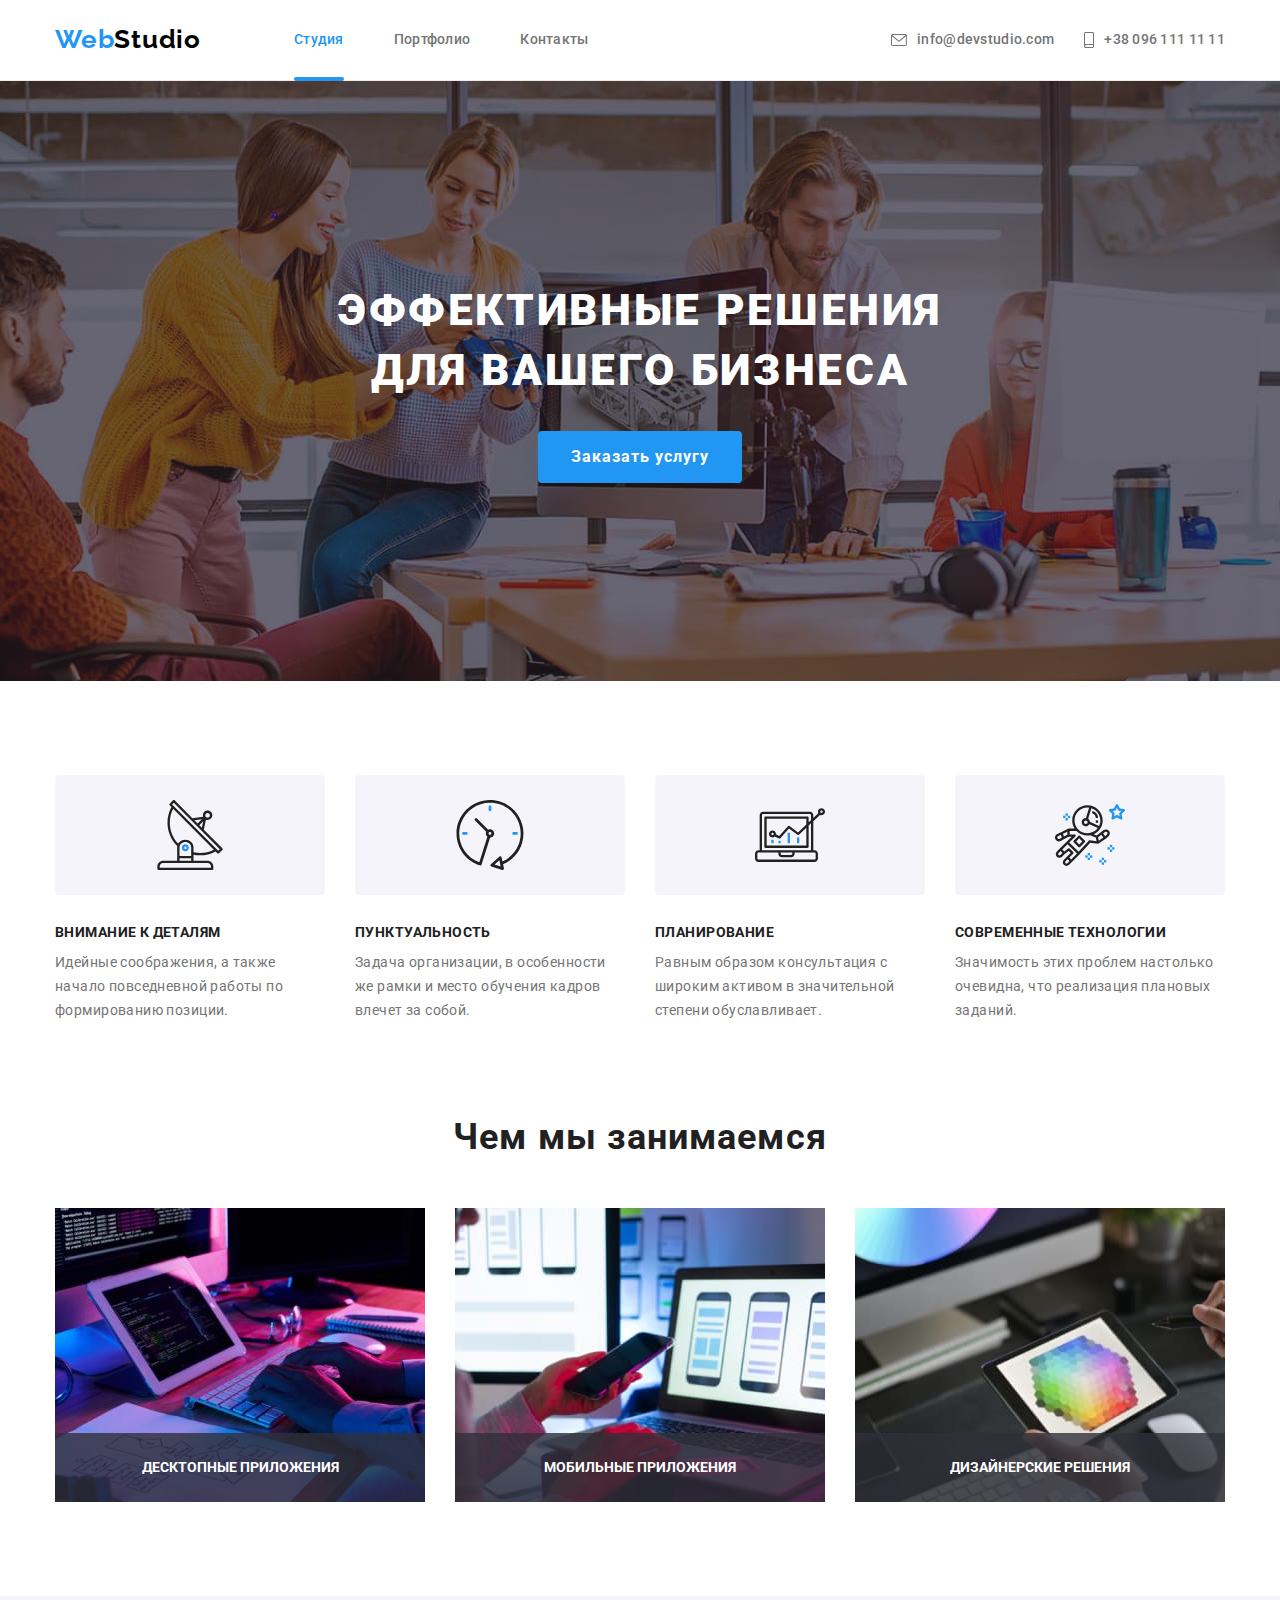
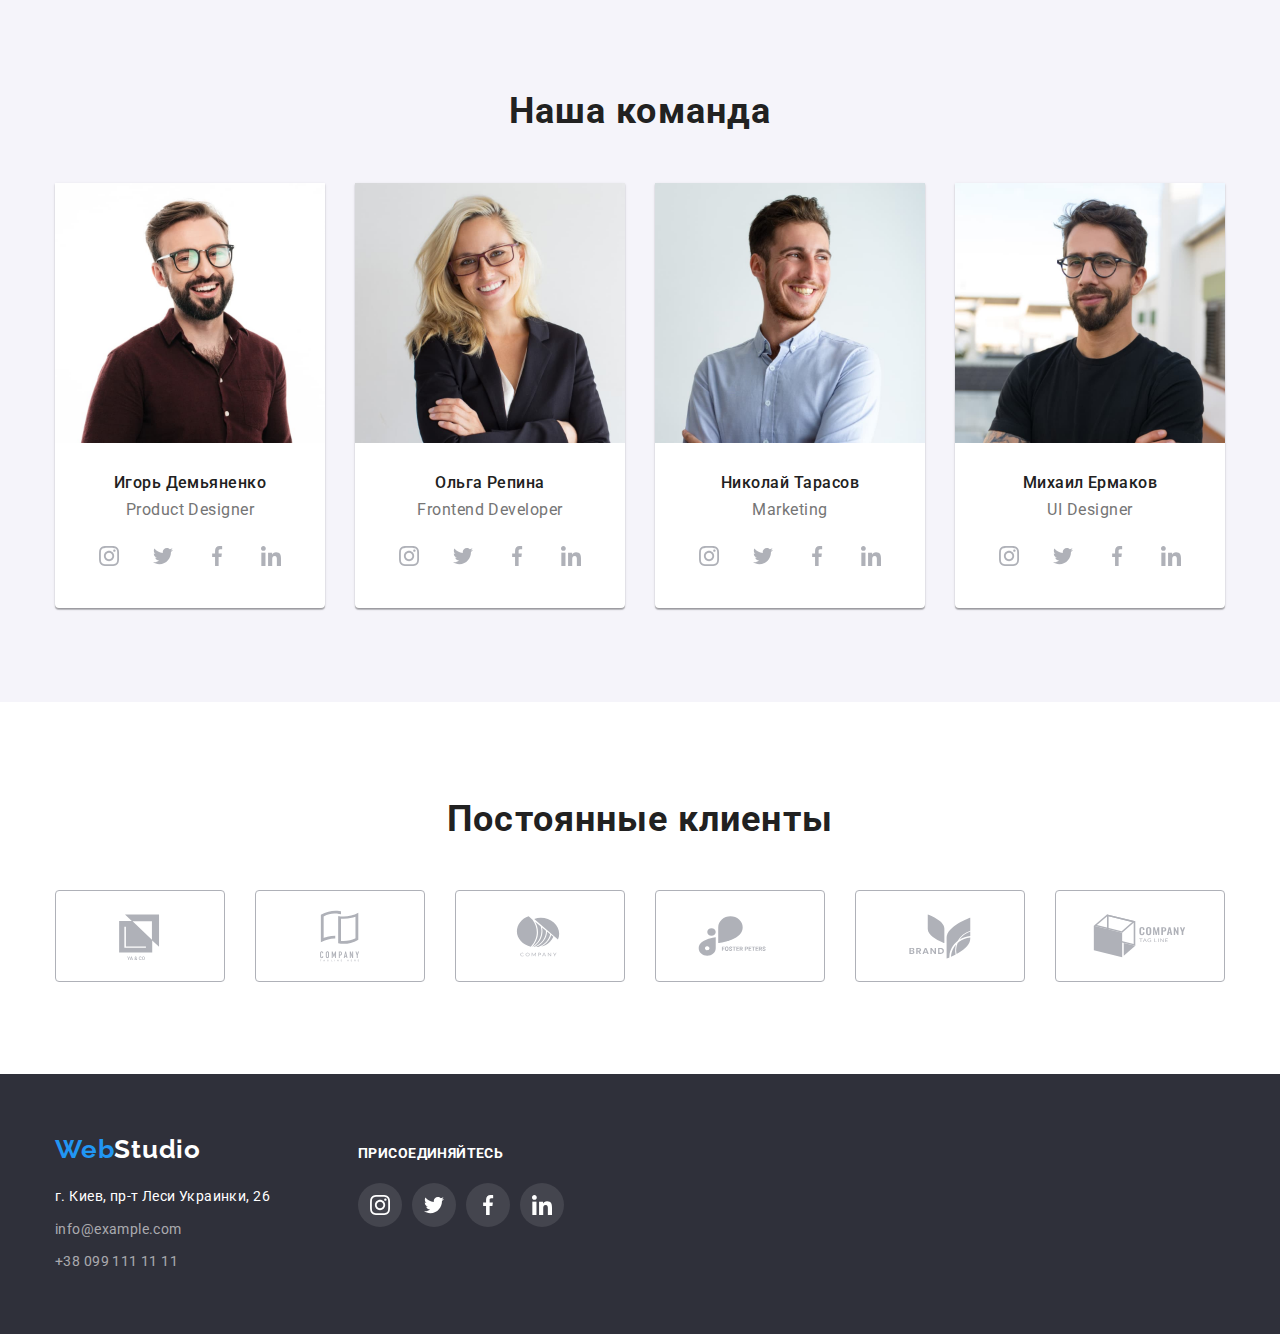
==== index.html @ 62751323 "Start" ====
<!DOCTYPE html>
<html lang="ru">

<head>
    <meta charset="UTF-8">
    <meta http-equiv="X-UA-Compatible" content="IE=edge">
    <meta name="viewport" content="width=device-width, initial-scale=1.0">
    <title>HW-5-ГЛАВНАЯ</title>
    <link rel="preconnect" href="https://fonts.googleapis.com">
    <link rel="preconnect" href="https://fonts.gstatic.com" crossorigin>
    <link
        href="https://fonts.googleapis.com/css2?family=Raleway:wght@700&family=Roboto:wght@400;500;700;900&display=swap"
        rel="stylesheet">
    <!-- Файл НОРМАЛИЗ -->
    <link rel="stylesheet"
        href="https://cdnjs.cloudflare.com/ajax/libs/modern-normalize/1.1.0/modern-normalize.min.css">
    <link rel="stylesheet" href="./css/styles.css">
</head>

<body>
    <!-- ==== ШАПКА САЙТА HEADER ===   -->


    <header class="header">
        <div class="container prime-nav">

            <!-- ... ГЛАВНАЯ НАВИГАЦИЯ C ПЕРВЫМ СПИСКОМ ... -->

            <nav class="general-nav">
                <!-- ЛОГОТИП СТУДИИ -->
                <a href="./index.html" class="logo-top link"><span class="accent">Web</span><span
                        class="studio">Studio</span></a>
                <!-- ПЕРВЫЙ СПИСОК -->
                <ul class="list site-nav">
                    <li class="item"><a href="./index.html" class="link current">Cтудия</a></li>
                    <li class="item"><a href="./portfolio.html" class="link portfolio">Портфолио</a></li>
                    <li class="item"><a href="#" class="link contact">Контакты</a></li>
                </ul>
            </nav>
            <!-- ... КОНТАКТЫ ВТОРОЙ СПИСОК В ШАПКЕ ... -->

            <ul class="list contakt-header">
                <li class="item">
                    <a href="mailto:info@devstudio.com" class="link link-mail" rel=""><svg class="icon-contact"
                            width="16" height="12">
                            <use href="./images/symbol.svg#mail"></use>
                        </svg>info@devstudio.com</a>
                </li>
                <li class="item">
                    <a href="tel:+380961111111" class="link link-tel"><svg class="icon-contact" width="10" height="16">
                            <use href="./images/symbol.svg#smart"></use>
                        </svg>+38 096 111 11 11</a>
                </li>
            </ul>
        </div>
    </header>

    <!-- ==== MAIN СТРАНИЦЫ ==== -->

    <main>
        <!-- HERO -->

        <section class="section hero-img">
            <div class="container hero">
                <h1 class="hero-title">Эффективные решения<br> для вашего бизнеса</h1>
                <button type="button" class="hero-btn btn" data-modal-open>Заказать услугу</button>
            </div>
        </section>

        <!-- ==== СЕКЦИЯ ОСОБЕННОСТИ ==== -->

        <section class="section nuances">
            <div class="container flex-nuances">
                <h2 class="hidden section-title">Особенности</h2>
                <ul class="list nuances-list">
                    <li class="item">
                        <div class="box-nuanse">
                            <svg width="70" height="70" class="icon-nuanse">
                                <use href="./images/symbol.svg#antenna"></use>
                            </svg>
                        </div>
                        <h3 class="title nuances-title">Внимание к деталям</h3>
                        <p class="txt">
                            Идейные соображения, а также начало повседневной работы по формированию позиции.
                        </p>
                    </li>
                    <li class="item">
                        <div class="box-nuanse">
                            <svg width="70" height="70" class="icon-nuanse">
                                <use href="./images/symbol.svg#clock"></use>
                            </svg>
                        </div>
                        <h3 class="title nuances-title">Пунктуальность</h3>
                        <p class="txt">
                            Задача организации, в особенности же рамки и место обучения кадров влечет за собой.
                        </p>
                    </li>
                    <li class="item">
                        <div class="box-nuanse">
                            <svg width="70" height="70" class="icon-nuanse">
                                <use href="./images/symbol.svg#diagram"></use>
                            </svg>
                        </div>
                        <h3 class="title nuances-title">Планирование</h3>
                        <p class="txt">
                            Равным образом консультация с широким активом в значительной степени обуславливает.
                        </p>
                    </li>
                    <li class="item">
                        <div class="box-nuanse">
                            <svg width="70" height="70" class="icon-nuanse">
                                <use href="./images/symbol.svg#astronaut"></use>
                            </svg>
                        </div>
                        <h3 class="title nuances-title">Современные технологии</h3>
                        <p class="txt">
                            Значимость этих проблем настолько очевидна, что реализация плановых заданий.
                        </p>
                    </li>
                </ul>
            </div>
        </section>

        <!-- ==== СЕКЦИЯ ЧЕМ МЫ ЗАНИМАЕМСЯ ==== -->

        <section class="section job">
            <div class="container">
                <h2 class="title section-title">Чем мы занимаемся</h2>
                <ul class="list job-list">
                    <li class="item">
                        <img src="./images/box1.jpg" width="370" alt="руки с клавиатурой">
                        <p class="job-title">Десктопные приложения</p>
                    </li>
                    <li class="item">
                        <img src="./images/box2.jpg" width="370" alt=" рука с мобильным">
                        <p class="job-title">Мобильные приложения</p>
                    </li>
                    <li class="item">
                        <img src="./images/box3.jpg" width="370" alt=" рука с планшетом">
                        <p class="job-title">Дизайнерские решения</p>
                    </li>
                </ul>
            </div>
        </section>

        <!-- ====  СЕКЦИЯ КОМАНДА  ==== -->

        <section class="section team">
            <div class="container">
                <h2 class="title section-title">Наша команда</h2>
                <ul class="list team-list">
                    <li class="item">
                        <img src="./images/t-card1.jpg" width="270" alt="фото Игорь Демьяненко">
                        <div class="team-card">
                            <h3 class="title team-title">Игорь Демьяненко</h3>
                            <p lang="en" class="txt">Product Designer</p>
                            <ul class="list social-list">
                                <li class="item item-social">
                                    <a href="" class="link link-soc">
                                        <svg class="icon-soc" width="20" height="20">
                                            <use href="./images/symbol.svg#insta"></use>
                                        </svg>
                                    </a>
                                </li>
                                <li class="item item-social">
                                    <a href="" class="link link-soc">
                                        <svg class="icon-soc" width="20" height="20">
                                            <use href="./images/symbol.svg#twitt"></use>
                                        </svg>
                                    </a>
                                </li>
                                <li class="item item-social">
                                    <a href="" class="link link-soc">
                                        <svg class="icon-soc" width="20" height="20">
                                            <use href="./images/symbol.svg#fb"></use>
                                        </svg>
                                    </a>
                                </li>
                                <li class="item item-social">
                                    <a href="" class="link link-soc">
                                        <svg class="icon-soc" width="20" height="20">
                                            <use href="./images/symbol.svg#linkedin"></use>
                                        </svg>
                                    </a>
                                </li>
                            </ul>
                        </div>
                    </li>
                    <li class="item">
                        <img src="./images/t-card2.jpg" width="270" alt="фото Ольга Репина">
                        <div class="team-card">
                            <h3 class="title team-title">Ольга Репина</h3>
                            <p lang="en" class="txt">Frontend Developer</p>
                            <ul class="list social-list">
                                <li class="item item-social">
                                    <a href="" class="link link-soc">
                                        <svg class="icon-soc" width="20" height="20">
                                            <use href="./images/symbol.svg#insta"></use>
                                        </svg>
                                    </a>
                                </li>
                                <li class="item item-social">
                                    <a href="" class="link link-soc">
                                        <svg class="icon-soc" width="20" height="20">
                                            <use href="./images/symbol.svg#twitt"></use>
                                        </svg>
                                    </a>
                                </li>
                                <li class="item item-social">
                                    <a href="" class="link link-soc">
                                        <svg class="icon-soc" width="20" height="20">
                                            <use href="./images/symbol.svg#fb"></use>
                                        </svg>
                                    </a>
                                </li>
                                <li class="item item-social">
                                    <a href="" class="link link-soc">
                                        <svg class="icon-soc" width="20" height="20">
                                            <use href="./images/symbol.svg#linkedin"></use>
                                        </svg>
                                    </a>
                                </li>
                            </ul>

                        </div>
                    </li>
                    <li class="item">
                        <img src="./images/t-card3.jpg" width="270" alt="фото Николай Тарасов">
                        <div class="team-card">
                            <h3 class="title team-title">Николай Тарасов</h3>
                            <p lang="en" class="txt">Marketing</p>
                            <ul class="list social-list">
                                <li class="item item-social">
                                    <a href="" class="link link-soc">
                                        <svg class="icon-soc" width="20" height="20">
                                            <use href="./images/symbol.svg#insta"></use>
                                        </svg>
                                    </a>
                                </li>
                                <li class="item item-social">
                                    <a href="" class="link link-soc">
                                        <svg class="icon-soc" width="20" height="20">
                                            <use href="./images/symbol.svg#twitt"></use>
                                        </svg>
                                    </a>
                                </li>
                                <li class="item item-social">
                                    <a href="" class="link link-soc">
                                        <svg class="icon-soc" width="20" height="20">
                                            <use href="./images/symbol.svg#fb"></use>
                                        </svg>
                                    </a>
                                </li>
                                <li class="item item-social">
                                    <a href="" class="link link-soc">
                                        <svg class="icon-soc" width="20" height="20">
                                            <use href="./images/symbol.svg#linkedin"></use>
                                        </svg>
                                    </a>
                                </li>
                            </ul>

                        </div>
                    </li>
                    <li class="item">
                        <img src="./images/t-card4.jpg" width="270" alt="фото Михаил Ермаков">
                        <div class="team-card">
                            <h3 class="title team-title">Михаил Ермаков</h3>
                            <p lang="en" class="txt">UI Designer</p>
                            <ul class="list social-list">
                                <li class="item item-social">
                                    <a href="" class="link link-soc">
                                        <svg class="icon-soc" width="20" height="20">
                                            <use href="./images/symbol.svg#insta"></use>
                                        </svg>
                                    </a>
                                </li>
                                <li class="item item-social">
                                    <a href="" class="link link-soc">
                                        <svg class="icon-soc" width="20" height="20">
                                            <use href="./images/symbol.svg#twitt"></use>
                                        </svg>
                                    </a>
                                </li>
                                <li class="item item-social">
                                    <a href="" class="link link-soc">
                                        <svg class="icon-soc" width="20" height="20">
                                            <use href="./images/symbol.svg#fb"></use>
                                        </svg>
                                    </a>
                                </li>
                                <li class="item item-social">
                                    <a href="" class="link link-soc">
                                        <svg class="icon-soc" width="20" height="20">
                                            <use href="./images/symbol.svg#linkedin"></use>
                                        </svg>
                                    </a>
                                </li>
                            </ul>

                        </div>
                    </li>
                </ul>
            </div>
        </section>

        <!-- ===== СЕКЦИЯ КЛИЕНТЫ ==== -->

        <section class="section section-client">
            <div class="container">
                <h2 class="title section-title">Постоянные клиенты</h2>
                <ul class="list client-list">
                    <li class="item klient-item"><a href="#" class="link link-client">
                            <svg class="icon-client" width="106" height="60">
                                <use href=" ./images/symbol.svg#client1"></use>
                            </svg>
                        </a></li>
                    <li class="item client-item"><a href="#" class="link link-client">
                            <svg class="icon-client" width="106" height="60">
                                <use href=" ./images/symbol.svg#client2"></use>
                            </svg>
                        </a></li>
                    <li class="item client-item"><a href="#" class="link link-client">
                            <svg class="icon-client" width="106" height="60">
                                <use href=" ./images/symbol.svg#client3"></use>
                            </svg>
                        </a></li>
                    <li class="item client-item"><a href="#" class="link link-client">
                            <svg class="icon-client" width="106" height="60">
                                <use href=" ./images/symbol.svg#client4"></use>
                            </svg>
                        </a></li>
                    <li class="item client-item"><a href="#" class="link link-client">
                            <svg class="icon-client" width="106" height="60">
                                <use href=" ./images/symbol.svg#client5"></use>
                            </svg>

                        </a></li>
                    <li class="item client-item"><a href="#" class="link link-client">
                            <svg class="icon-client" width="106" height="60">
                                <use href=" ./images/symbol.svg#client6"></use>
                            </svg>
                        </a></li>
                </ul>
            </div>

        </section>


    </main>

    <!-- ==== FOOTER ==== -->

    <footer class="section footer">
        <div class="container footer-container">
            <div class="address-logo"><a href="./index.html" class="logo-bоttom link"><span
                        class="accent">Web</span><span class="logo-footer">Studio</span></a>
                <address class="address">
                    <ul class="list contact-footer">
                        <li class="item">
                            <p class="text">г. Киев, пр-т Леси Украинки, 26</p>
                        <li class="item"><a href="mailto:info@example.com" class="link">info@example.com</a></li>
                        <li class="item"><a href="tel:+380991111111" class="link">+38 099 111 11 11</a></li>
                    </ul>
                </address>
            </div>
            <div class="join">
                <h2 class="title-footer">Присоединяйтесь</h2>
                <ul class="list soc-list-footer">
                    <li class="item item-social">
                        <a href="" class="link link-soc">
                            <svg class="icon-soc" width="20" height="20">
                                <use href="./images/symbol.svg#insta"></use>
                            </svg>
                        </a>
                    </li>
                    <li class="item item-social">
                        <a href="" class="link link-soc">
                            <svg class="icon-soc" width="20" height="20">
                                <use href="./images/symbol.svg#twitt"></use>
                            </svg>
                        </a>
                    </li>
                    <li class="item item-social">
                        <a href="" class="link link-soc">
                            <svg class="icon-soc" width="20" height="20">
                                <use href="./images/symbol.svg#fb"></use>
                            </svg>
                        </a>
                    </li>
                    <li class="item item-social">
                        <a href="" class="link link-soc">
                            <svg class="icon-soc" width="20" height="20">
                                <use href="./images/symbol.svg#linkedin"></use>
                            </svg>
                        </a>
                    </li>
                </ul>

            </div>

        </div>

    </footer>

    <!-- === МОДАЛЬНОЕ ОКНО === -->

    <div class="backdrop is-hidden" data-modal>
        <div class="modal">
            <button class="modal-close" data-modal-close><svg class="modal-close-icon" width="11" height="11">
                    <use href="./images/symbol.svg#close"></use>
                </svg></button>
        </div>
    </div>
    <!-- === ПОДКЛЮЧЕНИЕ СКРИПТА === -->

    <script src="./js/modal.js"></script>
</body>

</html>
---- css/styles.css ----
:root {
  --logo-studio-color: #000000;
  --bg-prime-color: #ffffff;
  --bg-second-color: #f5f4fa;
  --text-prime-color: #757575;
  --text-second-color: #212121;
  --text-accent-color: #2196f3;
  --botton-prime-color: #f5f4fa;
  --border-color: #eeeeee;
  --link-footer-color: rgba(255, 255, 255, 0.6);
  --hero-footer-color: #2f303a;
  --border-card-color: #eeeeee;
  --header-border-color: #ececec;
  --icon-soc-color: #afb1b8;
  --soc-footer-color: rgba(255, 255, 255, 0.1);
  --function: cubic-bezier(0.4, 0, 0.2, 1);
}
body {
  font-family: 'Roboto', sans-serif;
  font-style: normal;
  font-weight: 400;
  font-size: 14px;
  background-color: var(--body-prime-color);
  color: var(--text-prime-color);
}
/* ЗАГОЛОВКИ СБРОС отступов */
p,
h1,
h2,
h3,
h4,
h5,
h6,
ul {
  margin-top: 0;
  margin-bottom: 0;
}
/* РИСУНКИ В INLINE-BLOCK */
img {
  display: block;
  padding: 0;
  margin: 0;
}
/* === УДАЛЕНЫ МАРКЕРЫ ДЛЯ ВСЕХ СПИСКОВ === */
.list {
  margin: 0;
  padding: 0;
  list-style: none;
}
/* === УДАЛЕНЫ ПОДЧЕРКИВАНИЕ ССЫЛОК ===  */
.link {
  text-decoration: none;
}
/* --= ПАРАМЕТРЫ КОНТЕЙНЕРА =-- */
.container {
  width: 1200px;
  margin: 0 auto;
  padding-left: 15px;
  padding-right: 15px;
}

/* === Шрифт для заголовков(h2) СЕКЦИЙ === */
.title {
  color: var(--text-second-color);
}

/* ===  ШРИФТ h2(ешеду) ДЛЯ ВСЕХ СЕКЦИЙ(кроме footer)  === */
.section-title {
  margin-bottom: 50px;

  font-weight: 700;
  font-size: 36px;
  line-height: 1.17;
  text-align: center;
  letter-spacing: 0.03em;
}

/* ========== HEADER======= */

/* БЛОК НАВИГАЦИЯ И КОНТАКТЫ */
.prime-nav {
  display: flex;
  align-items: center;
  /* justify-content: space-between; */
}

/* ----  СТИЛЬ ЛОГОТИПА HEADER И FOOTER   --- */
.logo-top {
  display: block;
  padding-top: 24px;
  padding-bottom: 25px;
}
.logo-top,
.logo-bоttom {
  font-family: Raleway;
  font-style: normal;
  font-weight: 700;
  font-size: 26px;
  line-height: 31px;
  letter-spacing: 0.03em;
  /* text-decoration: none; */

  /* --- ЦВЕТ ЛОГОТИПА HEADER  --- */
  color: var(--logo-studio-color);
}
/* -- ЦВЕТОВОЙ АКЦЕНТ ЛОГОТИПА HEADER И FOOTER -- */
.accent {
  color: var(--text-accent-color);
}

/* ====ГЛАВНАЯ НАВИГАЦИЯ ==== */
.general-nav {
  display: flex;
  align-items: center;
}
.site-nav {
  display: flex;
  margin-left: 93px;
}
.site-nav .item + .item {
  margin-left: 50px;
}
.site-nav .link {
  display: block;
  position: relative;
  padding-top: 32px;
  padding-bottom: 32px;

  font-size: 14px;
  font-weight: 500;
  line-height: 1.14;
  letter-spacing: 0.02em;
  color: var(--text-prime-color);

  /* text-decoration: none; */
  transition: color 250ms var(--function);
}

.site-nav .link.current:after {
  content: '';
  display: block;
  position: absolute;
  left: 0;
  bottom: -1px;
  width: 100%;
  height: 4px;
  border-radius: 2px;
  background-color: var(--text-accent-color);
}

/* ---= ПОДСВЕТКА ТЕКУЩЕЙ СТРАНИЦЫ =---  */
.site-nav .link.current {
  color: var(--text-accent-color);
}

/* ----------------------------------- */

/* .site-nav .link:hover,
.site-nav .link:focus {
  color: var(--text-accent-color);
} */

/* --- КОНТАКТЫ HEADER   --- */
.contakt-header {
  display: flex;
  margin-left: auto;
}
.contakt-header .item + .item {
  margin-left: 30px;
}

.contakt-header .item {
  display: inline-flex;
  align-items: center;
}

.contakt-header .link {
  display: flex;
  align-items: center;
  padding-top: 32px;
  padding-bottom: 32px;

  font-size: 14px;
  font-weight: 500;
  line-height: 1.14;
  letter-spacing: 0.02em;

  color: var(--text-prime-color);
  fill: currentColor;

  transition: color 250ms var(--function);
}

.icon-contact {
  /* fill: red; */
  margin-right: 10px;
}

.site-nav .link:hover,
.site-nav .link:focus,
.contakt-header .link:hover,
.contakt-header .link:focus {
  color: var(--text-accent-color);
  fill: currentColor;
}

/* === нижняя линия в HEADER ===  */
.header {
  border-bottom: 1px solid var(--header-border-color);
}

/* ===========  HEADER FIN  ====== */

/* ===  MAIN  === */

/* ---  СТИЛЬ ДЛЯ HERO  --- */

.hero-img {
  max-width: 1600px;
  height: 600px;
  margin-left: auto;
  margin-right: auto;

  text-align: center;
  background-image: linear-gradient(rgba(56, 47, 58, 0.4), rgba(56, 47, 58, 0.4)),
    url(../images/hero-Img-opt.jpg);
  /* background-color: var(--bg-hero-color); */
  background-repeat: no-repeat;
  background-size: cover;
  background-position: center;
}

.hero {
  padding-top: 200px;
  padding-bottom: 200px;
}

.hero-title {
  margin-bottom: 30px;
  /* ШРИФТЫ */
  font-weight: 900;
  font-size: 44px;
  line-height: 1.36;
  letter-spacing: 0.06em;

  text-transform: uppercase;
  color: var(--bg-prime-color);
}

/* ==== КНОПКА HERO Заказать === */
.hero-btn.btn {
  display: inline-block;
  padding: 10px 32px;
  align-items: center;
  text-align: center;

  font-family: inherit; /* НАСЛ-от BODY-  */
  font-weight: 700;
  font-size: 16px;
  line-height: 1.87;
  letter-spacing: 0.06em;

  border: 1px solid transparent;
  border-radius: 4px;
  color: var(--bg-prime-color);
  background-color: var(--text-accent-color);
  cursor: pointer;
  transition: background-color 250ms var(--function);
}
.hero-btn.btn:hover,
.hero-btn.btn:focus,
.hero-btn.btn:active {
  background-color: #188ce8;
  box-shadow: 0px 4px 4px rgba(0, 0, 0, 0.15);
}
/* ---  HERO-FIN  --- */

/* ========  СЕКЦИЯ ОСОБЕННОСТИ  ======= */

.nuances {
  padding-top: 94px;
}
.hidden {
  display: none;
}
.nuances-list {
  display: flex;
  flex-direction: row;
}

.nuances-list .item:not(:last-child) {
  margin-right: 30px;
}
.nuances-list .item {
  width: 270px;
}

.nuances-title {
  /* padding-bottom: 10px; */
  font-weight: 700;
  font-size: 14px;
  line-height: 1.14;
  letter-spacing: 0.03em;
  text-transform: uppercase;

  margin-bottom: 10px;
}
.nuances-list .txt {
  line-height: 1.7;
  letter-spacing: 0.03em;
}
/* === SVG ОСОБЕННОСТЕЙ ===- */
.box-nuanse {
  display: flex;
  justify-content: center;
  align-items: center;
  width: 270px;
  height: 120px;
  margin-bottom: 30px;
  border-radius: 4px;
  background-color: var(--bg-second-color);
}

/* ======== СЕКЦИЯ ЧЕМ МЫ ЗАНИМАЕМСЯ ======== */
.job {
  padding-top: 94px;
  padding-bottom: 94px;
}
.job-list {
  display: flex;
  position: relative;
  justify-content: space-between;
}

.job-list .item {
  position: relative;
}

.job-title {
  /* display: block; */
  left: 0;
  bottom: 0;
  position: absolute;
  width: 100%;
  padding: 27px 82px;
  font-size: 14px;
  font-weight: 700;
  line-height: 1.14;
  text-align: center;
  text-transform: uppercase;
  color: var(--bg-prime-color);
  background-color: rgba(47, 48, 58, 0.8);
}

/* ============ СЕКЦИЯ КОМАНДА =============== */
.section.team {
  padding-top: 94px;
  padding-bottom: 94px;
  background-color: var(--bg-second-color);
}
.team-list {
  display: flex;
  justify-content: space-between;
}
/* ФОН КАРТОЧКИ КОМАНДЫ */
.team-list > .item {
  border-radius: 0px 0px 4px 4px;
  background-color: var(--bg-prime-color);
  box-shadow: 0px 1px 3px rgba(0, 0, 0, 0.12), 0px 1px 1px rgba(0, 0, 0, 0.14),
    0px 2px 1px rgba(0, 0, 0, 0.2);
}
.team-card {
  padding-top: 30px;
  padding-bottom: 30px;
  text-align: center;
}
.team-title {
  margin-bottom: 10px;
  font-weight: 500;
  font-size: 16px;
  line-height: 1.19;
  text-align: center;
  letter-spacing: 0.03em;
}
.team-list .txt {
  display: inline-block;
  font-size: 16px;
  line-height: 1.19px;
  text-align: center;
  letter-spacing: 0.03em;
}
/* СОЦ-СЕТИ КОМАНДЫ */
.social-list {
  /* width: 270; */
  display: flex;
  flex-direction: row;
  padding-left: 32px;
  padding-right: 32px;
  margin-top: 16px;
  justify-content: center;
}
.item-social:not(:last-child) {
  margin-right: 10px;
}
.link-soc {
  display: flex;
  width: 44px;
  height: 44px;
  justify-content: center;
  align-items: center;
  border-radius: 50%;
  transition: background-color 250ms var(--function);
  /* background-color: yellow; */
  /* outline: 1px solid teal; */
}
.link-soc:hover,
.link-soc:focus {
  background-color: var(--text-accent-color);
}
.icon-soc {
  fill: var(--icon-soc-color);
  transition: fill 250ms var(--function);
}

.link-soc:hover .icon-soc,
.link-soc:focus .icon-soc {
  fill: var(--bg-prime-color);
}
/* ======================СЕКЦИЯ КЛИЕНТЫ================= */
.section-client {
  padding-top: 96px;
  padding-bottom: 92px;
}

.client-list {
  display: flex;
  justify-content: space-between;
  align-items: center;
}
.client-item {
  display: flex;
  /* outline: 1px solid teal; */
}

.link-client {
  display: flex;
  justify-content: center;
  width: 170px;
  height: 92px;
  padding: 16px 32px;
  border: 1px solid var(--icon-soc-color);
  border-radius: 4px;

  transition: border-color 250ms var(--function);
  /* background-color: violet; */
}
.icon-client {
  fill: var(--icon-soc-color);
  transition: fill 250ms var(--function);
}
.link-client:hover {
  border-color: var(--text-accent-color);
}
.link-client:hover .icon-client,
.link-client:focus .icon-client {
  fill: var(--text-accent-color);
}

/* === INDEX FIN === */

/* === PORTFOLIO MAIN PAGE === */
.section.works {
  padding-top: 94px;
  padding-bottom: 94px;
}

/* --- КНОПКИ ПОРТФОЛИО  --- */
.work-list {
  display: flex;
  justify-content: center;
  margin-bottom: 50px;
  /* padding-top: 94px; */
}
.btn-work {
  padding: 6px 22px;
  margin-right: 8px;
  border-radius: 4px;
  border: 1px solid transparent;

  font-family: Roboto;
  font-weight: 500;
  font-size: 16px;
  line-height: 1.62;
  text-align: center;
  letter-spacing: 0.03em;
  color: var(--text-second-color);
  background-color: var(--bg-second-color);
  cursor: pointer;
  transition: color 250ms var(--function), box-shadow 250ms var(--function),
    background-color 250ms var(--function);
}
.work-list:last-child {
  margin-right: 0;
}
.btn-work:hover,
.btn-work:focus {
  background-color: var(--text-accent-color);
  color: var(--bg-prime-color);
  box-shadow: 0px 3px 1px rgba(0, 0, 0, 0.1), 0px 1px 2px rgba(0, 0, 0, 0.08),
    0px 2px 2px rgba(0, 0, 0, 0.12);
}
/* --- ПРИМЕРЫ  РАБОТ  --- */
.works-title {
  margin-bottom: 4px;
  font-weight: 700;
  font-size: 18px;
  line-height: 2;
  letter-spacing: 0.06em;
}
/* CARD PORFOLIO */

.example-list {
  display: flex;
  flex-wrap: wrap;
}
.work-item {
  width: calc((100% - 60px) / 3);
  margin-right: 30px;
  margin-bottom: 30px;
  /* background-color: rgb(255, 182, 129); */
}
.work-item:nth-child(3n) {
  margin-right: 0;
}
.work-item:nth-last-child(-n + 3) {
  margin-bottom: 0;
}
.work-item .link {
  display: inline-block;
  transition: box-shadow 250ms var(--function);
  /* background-color: violet; */
}

/* ======ТЕНЬ НА LINK========== */
.work-item .link:hover {
  box-shadow: 0px 1px 1px rgba(0, 0, 0, 0.12), 0px 4px 4px rgba(0, 0, 0, 0.06),
    1px 4px 6px rgba(0, 0, 0, 0.16);
}

/* OVERLAY-BOX */
.pictur-box {
  /* display: flex; */
  position: relative;
  overflow: hidden;
}
.overlay-box {
  position: absolute;
  top: 0;
  left: 0;
  width: 100%;
  height: 100%;
  background-color: rgba(33, 150, 243, 0.9);

  transform: translateY(100%);
  transition: 250ms var(--function);
}

.work-item .link:hover .overlay-box,
.work-item .link:focus .overlay-box {
  transform: translateY(0);
}
.work-descript {
  padding: 63px 24px;
  font-size: 18px;
  font-weight: 400;
  line-height: 1.56;
  letter-spacing: 0.03em;
  color: var(--bg-prime-color);
}

/* ---- НИЗ КАРТОЧЕК --- */
.card-content {
  padding: 20px 24px;
  border-bottom: 1px solid var(--border-card-color);
  border-left: 1px solid var(--border-card-color);
  border-right: 1px solid var(--border-card-color);
}
.example-list .txt {
  font-size: 16px;
  line-height: 1.88;
  letter-spacing: 0.03em;
  color: var(--text-prime-color);
}
/* ===  PORTFOLIO FIN  === */

/* ===  FOOTER  === */
.footer {
  background-color: var(--hero-footer-color);
}
.address-logo {
  padding-right: 18px;
  margin-right: 70px;
}
.footer-container {
  display: flex;
  align-items: baseline;
  padding-top: 60px;
  padding-bottom: 60px;
}
.logo-bоttom {
  display: block;
  margin-bottom: 20px;
}
/* --- БЕЛЫЙ ЦВЕТ ЛОГОТИПА ФУТЕРА --- */
.logo-footer {
  color: var(--bg-prime-color);
}

/* === АДРЕСС ПРОСПЕКТТ == */
.address .text {
  font-family: Roboto;
  font-style: normal;
  font-weight: 400;
  font-size: 14px;
  line-height: 1.7;
  letter-spacing: 0.03em;
  color: var(--bg-prime-color);
}
/* --- АДРЕСНЫЕ ССЫЛКИ В ФУТЕРЕ  --- */
.contact-footer .link {
  display: block;
  /* text-decoration: none; */
  font-style: normal;
  font-weight: 400;
  font-size: 14px;
  line-height: 1.7;
  letter-spacing: 0.03em;
  color: var(--link-footer-color);
}
.contact-footer .link:hover,
.contact-footer .link:focus {
  color: var(--text-accent-color);
}
.contact-footer .item + .item {
  margin-top: 9px;
}
/* ----socialt-footer---- */

.footer * {
  /* outline: 1px solid orange; */
}
/* ------------------social_FOOTER----------------- */
.join {
  display: flex;
  flex-direction: column;

  /* outline: 1px solid red; */
}

.title-footer {
  display: flex;
  margin-bottom: 20px;
  font-size: 14px;
  font-weight: 700;
  line-height: 1.4;
  color: var(--bg-prime-color);
  letter-spacing: 0.03em;
  text-transform: uppercase;
}
.soc-list-footer {
  display: flex;
}
.item-social:not(:last-child) {
  margin-right: 10px;
}

.link-soc {
  display: flex;
  width: 44px;
  height: 44px;
  justify-content: center;
  align-items: center;
  border-radius: 50%;
  /* background-color: #ffffff1a; */
  background-color: var(--soc-footer-color);

  /* outline: 1px solid teal; */
}
.link-soc:hover,
.link-soc:focus {
  background-color: var(--text-accent-color);
}
.soc-list-footer .icon-soc {
  fill: var(--bg-prime-color);
}

.link-soc:hover .icon-soc,
.link-soc:focus .icon-soc {
  fill: var(--bg-prime-color);
}
/* === FOOTER FIN === */

/* --- MODAL SECTION --- */

.backdrop {
  position: fixed;
  /* z-index: 2; */
  top: 0;
  left: 0;
  bottom: 0;
  right: 0;
  opacity: 1;
  background-color: rgba(0, 0, 0, 0.2);

  transition: opacity 250ms var(--function);
}
.backdrop.is-hidden {
  opacity: 0;
  pointer-events: none;
}
.backdrop.is-hidden .modal {
  transform: translate(-50%, -50%) scale(2.5) rotateX(-360deg);
}

.modal {
  position: absolute;
  top: 50%;
  left: 50%;
  transform: translate(-50%, -50%) scale(1) rotateX(0deg);
  width: 528px;
  height: 581px;
  background-color: var(--bg-prime-color);
  border-radius: 4px;
  box-shadow: 0px 1px 3px rgba(0, 0, 0, 0.12), 0px 1px 1px rgba(0, 0, 0, 0.14),
    0px 2px 1px rgba(0, 0, 0, 0.2);

  transition: transform 250ms var(--function);
}
.modal-close {
  position: absolute;

  top: 8px;
  right: 8px;
  display: flex;
  justify-content: center;
  align-items: center;

  width: 30px;
  height: 30px;
  background-color: rgba(255, 255, 255, 1);
  border-radius: 50%;
  border: 1px solid rgba(0, 0, 0, 0.1);
}
.modal-close-icon {
  position: absolute;

  fill: rgba(0, 0, 0, 1);
}
/* === MODAL_FIN === */
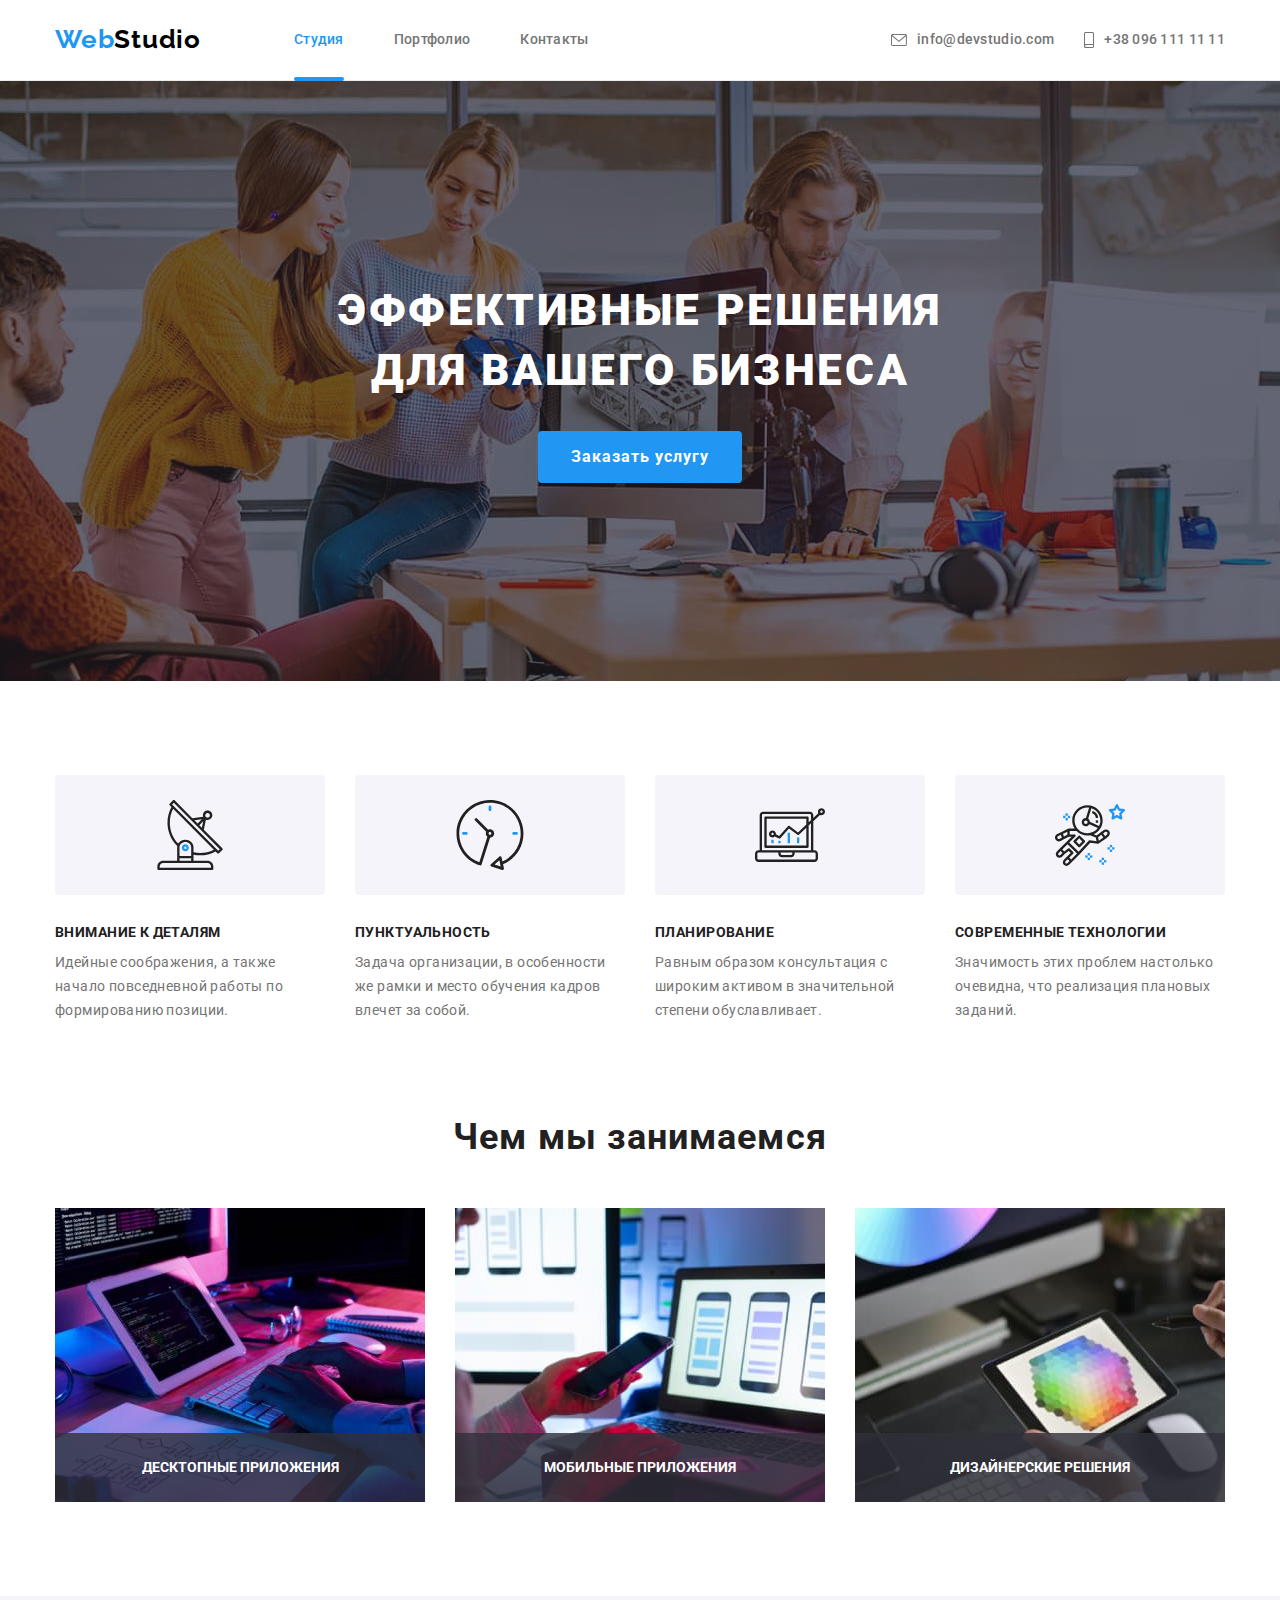
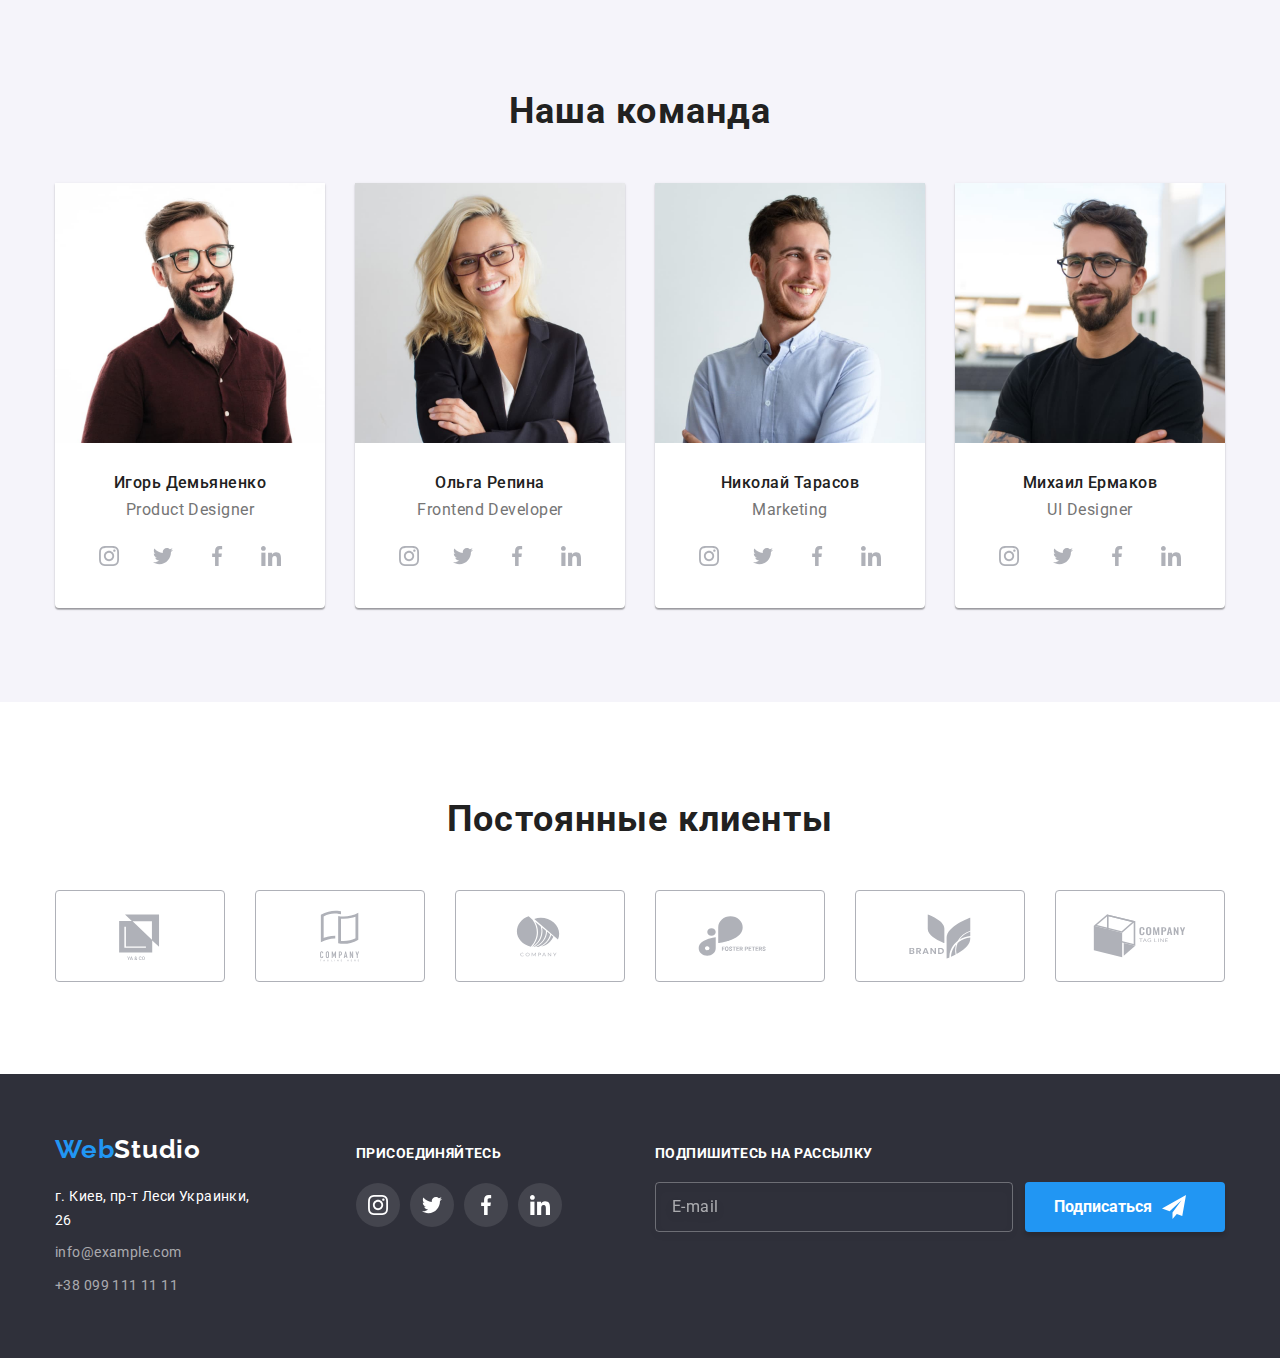
==== commit f996c9cb: "DEAD LINE" ====
--- a/index.html
+++ b/index.html
@@ -2,419 +2,490 @@
 <html lang="ru">
 
 <head>
-    <meta charset="UTF-8">
-    <meta http-equiv="X-UA-Compatible" content="IE=edge">
-    <meta name="viewport" content="width=device-width, initial-scale=1.0">
-    <title>HW-5-ГЛАВНАЯ</title>
-    <link rel="preconnect" href="https://fonts.googleapis.com">
-    <link rel="preconnect" href="https://fonts.gstatic.com" crossorigin>
-    <link
-        href="https://fonts.googleapis.com/css2?family=Raleway:wght@700&family=Roboto:wght@400;500;700;900&display=swap"
-        rel="stylesheet">
-    <!-- Файл НОРМАЛИЗ -->
-    <link rel="stylesheet"
-        href="https://cdnjs.cloudflare.com/ajax/libs/modern-normalize/1.1.0/modern-normalize.min.css">
-    <link rel="stylesheet" href="./css/styles.css">
+  <meta charset="UTF-8">
+  <meta http-equiv="X-UA-Compatible" content="IE=edge">
+  <meta name="viewport" content="width=device-width, initial-scale=1.0">
+  <title>HW-6(DIV)--ГЛАВНАЯ</title>
+  <link rel="preconnect" href="https://fonts.googleapis.com">
+  <link rel="preconnect" href="https://fonts.gstatic.com" crossorigin>
+  <link href="https://fonts.googleapis.com/css2?family=Raleway:wght@700&family=Roboto:wght@400;500;700;900&display=swap"
+    rel="stylesheet">
+  <!-- Файл НОРМАЛИЗ -->
+  <link rel="stylesheet" href="https://cdnjs.cloudflare.com/ajax/libs/modern-normalize/1.1.0/modern-normalize.min.css">
+  <link rel="stylesheet" href="./css/styles.css">
 </head>
 
 <body>
-    <!-- ==== ШАПКА САЙТА HEADER ===   -->
-
-
-    <header class="header">
-        <div class="container prime-nav">
-
-            <!-- ... ГЛАВНАЯ НАВИГАЦИЯ C ПЕРВЫМ СПИСКОМ ... -->
-
-            <nav class="general-nav">
-                <!-- ЛОГОТИП СТУДИИ -->
-                <a href="./index.html" class="logo-top link"><span class="accent">Web</span><span
-                        class="studio">Studio</span></a>
-                <!-- ПЕРВЫЙ СПИСОК -->
-                <ul class="list site-nav">
-                    <li class="item"><a href="./index.html" class="link current">Cтудия</a></li>
-                    <li class="item"><a href="./portfolio.html" class="link portfolio">Портфолио</a></li>
-                    <li class="item"><a href="#" class="link contact">Контакты</a></li>
-                </ul>
-            </nav>
-            <!-- ... КОНТАКТЫ ВТОРОЙ СПИСОК В ШАПКЕ ... -->
-
-            <ul class="list contakt-header">
-                <li class="item">
-                    <a href="mailto:info@devstudio.com" class="link link-mail" rel=""><svg class="icon-contact"
-                            width="16" height="12">
-                            <use href="./images/symbol.svg#mail"></use>
-                        </svg>info@devstudio.com</a>
-                </li>
-                <li class="item">
-                    <a href="tel:+380961111111" class="link link-tel"><svg class="icon-contact" width="10" height="16">
-                            <use href="./images/symbol.svg#smart"></use>
-                        </svg>+38 096 111 11 11</a>
-                </li>
-            </ul>
+  <!-- ==== ШАПКА САЙТА HEADER ===   -->
+
+
+  <header class="header">
+    <div class="container prime-nav">
+
+      <!-- ... ГЛАВНАЯ НАВИГАЦИЯ C ПЕРВЫМ СПИСКОМ ... -->
+
+      <nav class="general-nav">
+        <!-- ЛОГОТИП СТУДИИ -->
+        <a href="./index.html" class="logo-top link"><span class="accent">Web</span><span
+            class="studio">Studio</span></a>
+        <!-- ПЕРВЫЙ СПИСОК -->
+        <ul class="list site-nav">
+          <li class="item"><a href="./index.html" class="link current">Cтудия</a></li>
+          <li class="item"><a href="./portfolio.html" class="link portfolio">Портфолио</a></li>
+          <li class="item"><a href="#" class="link contact">Контакты</a></li>
+        </ul>
+      </nav>
+      <!-- ... КОНТАКТЫ ВТОРОЙ СПИСОК В ШАПКЕ ... -->
+
+      <ul class="list contakt-header">
+        <li class="item">
+          <a href="mailto:info@devstudio.com" class="link link-mail" rel=""><svg class="icon-contact" width="16"
+              height="12">
+              <use href="./images/icons.svg#mail"></use>
+            </svg>info@devstudio.com</a>
+        </li>
+        <li class="item">
+          <a href="tel:+380961111111" class="link link-tel"><svg class="icon-contact" width="10" height="16">
+              <use href="./images/icons.svg#smart"></use>
+            </svg>+38 096 111 11 11</a>
+        </li>
+      </ul>
+    </div>
+  </header>
+
+  <!-- ==== MAIN СТРАНИЦЫ ==== -->
+
+  <main>
+    <!-- HERO -->
+
+    <section class="section hero-img">
+      <div class="container hero">
+        <h1 class="hero-title">Эффективные решения<br> для вашего бизнеса</h1>
+        <button type="button" class="hero-btn btn" data-modal-open>Заказать услугу</button>
+      </div>
+    </section>
+
+    <!-- ==== СЕКЦИЯ ОСОБЕННОСТИ ==== -->
+
+    <section class="section nuances">
+      <div class="container flex-nuances">
+        <h2 class="hidden section-title">Особенности</h2>
+        <ul class="list nuances-list">
+          <li class="item">
+            <div class="box-nuanse">
+              <svg width="70" height="70" class="icon-nuanse">
+                <use href="./images/icons.svg#antenna"></use>
+              </svg>
+            </div>
+            <h3 class="title nuances-title">Внимание к деталям</h3>
+            <p class="txt">
+              Идейные соображения, а также начало повседневной работы по формированию позиции.
+            </p>
+          </li>
+          <li class="item">
+            <div class="box-nuanse">
+              <svg width="70" height="70" class="icon-nuanse">
+                <use href="./images/icons.svg#clock"></use>
+              </svg>
+            </div>
+            <h3 class="title nuances-title">Пунктуальность</h3>
+            <p class="txt">
+              Задача организации, в особенности же рамки и место обучения кадров влечет за собой.
+            </p>
+          </li>
+          <li class="item">
+            <div class="box-nuanse">
+              <svg width="70" height="70" class="icon-nuanse">
+                <use href="./images/icons.svg#diagram"></use>
+              </svg>
+            </div>
+            <h3 class="title nuances-title">Планирование</h3>
+            <p class="txt">
+              Равным образом консультация с широким активом в значительной степени обуславливает.
+            </p>
+          </li>
+          <li class="item">
+            <div class="box-nuanse">
+              <svg width="70" height="70" class="icon-nuanse">
+                <use href="./images/icons.svg#astronaut"></use>
+              </svg>
+            </div>
+            <h3 class="title nuances-title">Современные технологии</h3>
+            <p class="txt">
+              Значимость этих проблем настолько очевидна, что реализация плановых заданий.
+            </p>
+          </li>
+        </ul>
+      </div>
+    </section>
+
+    <!-- ==== СЕКЦИЯ ЧЕМ МЫ ЗАНИМАЕМСЯ ==== -->
+
+    <section class="section job">
+      <div class="container">
+        <h2 class="title section-title">Чем мы занимаемся</h2>
+        <ul class="list job-list">
+          <li class="item">
+            <img src="./images/box1.jpg" width="370" alt="руки с клавиатурой">
+            <p class="job-title">Десктопные приложения</p>
+          </li>
+          <li class="item">
+            <img src="./images/box2.jpg" width="370" alt=" рука с мобильным">
+            <p class="job-title">Мобильные приложения</p>
+          </li>
+          <li class="item">
+            <img src="./images/box3.jpg" width="370" alt=" рука с планшетом">
+            <p class="job-title">Дизайнерские решения</p>
+          </li>
+        </ul>
+      </div>
+    </section>
+
+    <!-- ====  СЕКЦИЯ КОМАНДА  ==== -->
+
+    <section class="section team">
+      <div class="container">
+        <h2 class="title section-title">Наша команда</h2>
+        <ul class="list team-list">
+
+          <li class="item">
+            <img src="./images/t-card1.jpg" width="270" alt="фото Игорь Демьяненко">
+            <div class="team-card">
+              <h3 class="title team-title">Игорь Демьяненко</h3>
+              <p lang="en" class="txt">Product Designer</p>
+              <ul class="list social-list">
+                <li class="item item-social">
+                  <a href="" class="link link-soc">
+                    <svg class="icon-soc" width="20" height="20">
+                      <use href="./images/icons.svg#insta"></use>
+                    </svg>
+                  </a>
+                </li>
+                <li class="item item-social">
+                  <a href="" class="link link-soc">
+                    <svg class="icon-soc" width="20" height="20">
+                      <use href="./images/icons.svg#twitt"></use>
+                    </svg>
+                  </a>
+                </li>
+                <li class="item item-social">
+                  <a href="" class="link link-soc">
+                    <svg class="icon-soc" width="20" height="20">
+                      <use href="./images/icons.svg#fb"></use>
+                    </svg>
+                  </a>
+                </li>
+                <li class="item item-social">
+                  <a href="" class="link link-soc">
+                    <svg class="icon-soc" width="20" height="20">
+                      <use href="./images/icons.svg#linkedin"></use>
+                    </svg>
+                  </a>
+                </li>
+              </ul>
+            </div>
+          </li>
+
+          <li class="item">
+            <img src="./images/t-card2.jpg" width="270" alt="фото Ольга Репина">
+            <div class="team-card">
+              <h3 class="title team-title">Ольга Репина</h3>
+              <p lang="en" class="txt">Frontend Developer</p>
+              <ul class="list social-list">
+                <li class="item item-social">
+                  <a href="" class="link link-soc">
+                    <svg class="icon-soc" width="20" height="20">
+                      <use href="./images/icons.svg#insta"></use>
+                    </svg>
+                  </a>
+                </li>
+                <li class="item item-social">
+                  <a href="" class="link link-soc">
+                    <svg class="icon-soc" width="20" height="20">
+                      <use href="./images/icons.svg#twitt"></use>
+                    </svg>
+                  </a>
+                </li>
+                <li class="item item-social">
+                  <a href="" class="link link-soc">
+                    <svg class="icon-soc" width="20" height="20">
+                      <use href="./images/icons.svg#fb"></use>
+                    </svg>
+                  </a>
+                </li>
+                <li class="item item-social">
+                  <a href="" class="link link-soc">
+                    <svg class="icon-soc" width="20" height="20">
+                      <use href="./images/icons.svg#linkedin"></use>
+                    </svg>
+                  </a>
+                </li>
+              </ul>
+            </div>
+          </li>
+
+          <li class="item">
+            <img src="./images/t-card3.jpg" width="270" alt="фото Николай Тарасов">
+            <div class="team-card">
+              <h3 class="title team-title">Николай Тарасов</h3>
+              <p lang="en" class="txt">Marketing</p>
+              <ul class="list social-list">
+                <li class="item item-social">
+                  <a href="" class="link link-soc">
+                    <svg class="icon-soc" width="20" height="20">
+                      <use href="./images/icons.svg#insta"></use>
+                    </svg>
+                  </a>
+                </li>
+                <li class="item item-social">
+                  <a href="" class="link link-soc">
+                    <svg class="icon-soc" width="20" height="20">
+                      <use href="./images/icons.svg#twitt"></use>
+                    </svg>
+                  </a>
+                </li>
+                <li class="item item-social">
+                  <a href="" class="link link-soc">
+                    <svg class="icon-soc" width="20" height="20">
+                      <use href="./images/icons.svg#fb"></use>
+                    </svg>
+                  </a>
+                </li>
+                <li class="item item-social">
+                  <a href="" class="link link-soc">
+                    <svg class="icon-soc" width="20" height="20">
+                      <use href="./images/icons.svg#linkedin"></use>
+                    </svg>
+                  </a>
+                </li>
+              </ul>
+
+            </div>
+          </li>
+
+          <li class="item">
+            <img src="./images/t-card4.jpg" width="270" alt="фото Михаил Ермаков">
+            <div class="team-card">
+              <h3 class="title team-title">Михаил Ермаков</h3>
+              <p lang="en" class="txt">UI Designer</p>
+              <ul class="list social-list">
+                <li class="item item-social">
+                  <a href="" class="link link-soc">
+                    <svg class="icon-soc" width="20" height="20">
+                      <use href="./images/icons.svg#insta"></use>
+                    </svg>
+                  </a>
+                </li>
+                <li class="item item-social">
+                  <a href="" class="link link-soc">
+                    <svg class="icon-soc" width="20" height="20">
+                      <use href="./images/icons.svg#twitt"></use>
+                    </svg>
+                  </a>
+                </li>
+                <li class="item item-social">
+                  <a href="" class="link link-soc">
+                    <svg class="icon-soc" width="20" height="20">
+                      <use href="./images/icons.svg#fb"></use>
+                    </svg>
+                  </a>
+                </li>
+                <li class="item item-social">
+                  <a href="" class="link link-soc">
+                    <svg class="icon-soc" width="20" height="20">
+                      <use href="./images/icons.svg#linkedin"></use>
+                    </svg>
+                  </a>
+                </li>
+              </ul>
+
+            </div>
+          </li>
+        </ul>
+      </div>
+    </section>
+
+    <!-- ===== СЕКЦИЯ КЛИЕНТЫ ==== -->
+
+    <section class="section section-client">
+      <div class="container">
+        <h2 class="title section-title">Постоянные клиенты</h2>
+        <ul class="list client-list">
+          <li class="item klient-item"><a href="#" class="link link-client">
+              <svg class="icon-client" width="106" height="60">
+                <use href="./images/icons.svg#client1"></use>
+              </svg>
+            </a></li>
+          <li class="item client-item"><a href="#" class="link link-client">
+              <svg class="icon-client" width="106" height="60">
+                <use href="./images/icons.svg#client2"></use>
+              </svg>
+            </a></li>
+          <li class="item client-item"><a href="#" class="link link-client">
+              <svg class="icon-client" width="106" height="60">
+                <use href="./images/icons.svg#client3"></use>
+              </svg>
+            </a></li>
+          <li class="item client-item"><a href="#" class="link link-client">
+              <svg class="icon-client" width="106" height="60">
+                <use href="./images/icons.svg#client4"></use>
+              </svg>
+            </a></li>
+          <li class="item client-item"><a href="#" class="link link-client">
+              <svg class="icon-client" width="106" height="60">
+                <use href="./images/icons.svg#client5"></use>
+              </svg>
+
+            </a></li>
+          <li class="item client-item"><a href="#" class="link link-client">
+              <svg class="icon-client" width="106" height="60">
+                <use href="./images/icons.svg#client6"></use>
+              </svg>
+            </a></li>
+        </ul>
+      </div>
+
+    </section>
+
+  </main>
+
+  <!-- ==== FOOTER ==== -->
+
+  <footer class="section footer">
+    <div class="container footer-container">
+
+      <div class="address-logo"><a href="./index.html" class="logo-bоttom link"><span class="accent">Web</span><span
+            class="logo-footer">Studio</span></a>
+        <address class="address">
+          <ul class="list contact-footer">
+            <li class="item">
+              <p class="text">г. Киев, пр-т Леси Украинки, 26</p>
+            <li class="item"><a href="mailto:info@example.com" class="link">info@example.com</a></li>
+            <li class="item"><a href="tel:+380991111111" class="link">+38 099 111 11 11</a></li>
+          </ul>
+        </address>
+      </div>
+
+      <div class="join">
+        <h2 class="title-footer">Присоединяйтесь</h2>
+        <ul class="list soc-list-footer">
+          <li class="item item-social">
+            <a href="" class="link link-soc">
+              <svg class="icon-soc" width="20" height="20">
+                <use href="./images/icons.svg#insta"></use>
+              </svg>
+            </a>
+          </li>
+          <li class="item item-social">
+            <a href="" class="link link-soc">
+              <svg class="icon-soc" width="20" height="20">
+                <use href="./images/icons.svg#twitt"></use>
+              </svg>
+            </a>
+          </li>
+          <li class="item item-social">
+            <a href="" class="link link-soc">
+              <svg class="icon-soc" width="20" height="20">
+                <use href="./images/icons.svg#fb"></use>
+              </svg>
+            </a>
+          </li>
+          <li class="item item-social">
+            <a href="" class="link link-soc">
+              <svg class="icon-soc" width="20" height="20">
+                <use href="./images/icons.svg#linkedin"></use>
+              </svg>
+            </a>
+          </li>
+        </ul>
+
+      </div>
+
+      <form action="#" class="mailing">
+        <label class="mailing-label" for="subscribe">Подпишитесь на рассылку</label>
+        <div class="form-footer"><input class="mailing-input" type="email" name="" id="subscribe" placeholder="E-mail">
+          <button class="mailing-btn" type="submit">Подписаться<svg class="mailing-icon" width="24" height="24">
+              <use href="./images/icons.svg#icon-send"></use>
+            </svg></button>
         </div>
-    </header>
-
-    <!-- ==== MAIN СТРАНИЦЫ ==== -->
-
-    <main>
-        <!-- HERO -->
-
-        <section class="section hero-img">
-            <div class="container hero">
-                <h1 class="hero-title">Эффективные решения<br> для вашего бизнеса</h1>
-                <button type="button" class="hero-btn btn" data-modal-open>Заказать услугу</button>
-            </div>
-        </section>
-
-        <!-- ==== СЕКЦИЯ ОСОБЕННОСТИ ==== -->
-
-        <section class="section nuances">
-            <div class="container flex-nuances">
-                <h2 class="hidden section-title">Особенности</h2>
-                <ul class="list nuances-list">
-                    <li class="item">
-                        <div class="box-nuanse">
-                            <svg width="70" height="70" class="icon-nuanse">
-                                <use href="./images/symbol.svg#antenna"></use>
-                            </svg>
-                        </div>
-                        <h3 class="title nuances-title">Внимание к деталям</h3>
-                        <p class="txt">
-                            Идейные соображения, а также начало повседневной работы по формированию позиции.
-                        </p>
-                    </li>
-                    <li class="item">
-                        <div class="box-nuanse">
-                            <svg width="70" height="70" class="icon-nuanse">
-                                <use href="./images/symbol.svg#clock"></use>
-                            </svg>
-                        </div>
-                        <h3 class="title nuances-title">Пунктуальность</h3>
-                        <p class="txt">
-                            Задача организации, в особенности же рамки и место обучения кадров влечет за собой.
-                        </p>
-                    </li>
-                    <li class="item">
-                        <div class="box-nuanse">
-                            <svg width="70" height="70" class="icon-nuanse">
-                                <use href="./images/symbol.svg#diagram"></use>
-                            </svg>
-                        </div>
-                        <h3 class="title nuances-title">Планирование</h3>
-                        <p class="txt">
-                            Равным образом консультация с широким активом в значительной степени обуславливает.
-                        </p>
-                    </li>
-                    <li class="item">
-                        <div class="box-nuanse">
-                            <svg width="70" height="70" class="icon-nuanse">
-                                <use href="./images/symbol.svg#astronaut"></use>
-                            </svg>
-                        </div>
-                        <h3 class="title nuances-title">Современные технологии</h3>
-                        <p class="txt">
-                            Значимость этих проблем настолько очевидна, что реализация плановых заданий.
-                        </p>
-                    </li>
-                </ul>
-            </div>
-        </section>
-
-        <!-- ==== СЕКЦИЯ ЧЕМ МЫ ЗАНИМАЕМСЯ ==== -->
-
-        <section class="section job">
-            <div class="container">
-                <h2 class="title section-title">Чем мы занимаемся</h2>
-                <ul class="list job-list">
-                    <li class="item">
-                        <img src="./images/box1.jpg" width="370" alt="руки с клавиатурой">
-                        <p class="job-title">Десктопные приложения</p>
-                    </li>
-                    <li class="item">
-                        <img src="./images/box2.jpg" width="370" alt=" рука с мобильным">
-                        <p class="job-title">Мобильные приложения</p>
-                    </li>
-                    <li class="item">
-                        <img src="./images/box3.jpg" width="370" alt=" рука с планшетом">
-                        <p class="job-title">Дизайнерские решения</p>
-                    </li>
-                </ul>
-            </div>
-        </section>
-
-        <!-- ====  СЕКЦИЯ КОМАНДА  ==== -->
-
-        <section class="section team">
-            <div class="container">
-                <h2 class="title section-title">Наша команда</h2>
-                <ul class="list team-list">
-                    <li class="item">
-                        <img src="./images/t-card1.jpg" width="270" alt="фото Игорь Демьяненко">
-                        <div class="team-card">
-                            <h3 class="title team-title">Игорь Демьяненко</h3>
-                            <p lang="en" class="txt">Product Designer</p>
-                            <ul class="list social-list">
-                                <li class="item item-social">
-                                    <a href="" class="link link-soc">
-                                        <svg class="icon-soc" width="20" height="20">
-                                            <use href="./images/symbol.svg#insta"></use>
-                                        </svg>
-                                    </a>
-                                </li>
-                                <li class="item item-social">
-                                    <a href="" class="link link-soc">
-                                        <svg class="icon-soc" width="20" height="20">
-                                            <use href="./images/symbol.svg#twitt"></use>
-                                        </svg>
-                                    </a>
-                                </li>
-                                <li class="item item-social">
-                                    <a href="" class="link link-soc">
-                                        <svg class="icon-soc" width="20" height="20">
-                                            <use href="./images/symbol.svg#fb"></use>
-                                        </svg>
-                                    </a>
-                                </li>
-                                <li class="item item-social">
-                                    <a href="" class="link link-soc">
-                                        <svg class="icon-soc" width="20" height="20">
-                                            <use href="./images/symbol.svg#linkedin"></use>
-                                        </svg>
-                                    </a>
-                                </li>
-                            </ul>
-                        </div>
-                    </li>
-                    <li class="item">
-                        <img src="./images/t-card2.jpg" width="270" alt="фото Ольга Репина">
-                        <div class="team-card">
-                            <h3 class="title team-title">Ольга Репина</h3>
-                            <p lang="en" class="txt">Frontend Developer</p>
-                            <ul class="list social-list">
-                                <li class="item item-social">
-                                    <a href="" class="link link-soc">
-                                        <svg class="icon-soc" width="20" height="20">
-                                            <use href="./images/symbol.svg#insta"></use>
-                                        </svg>
-                                    </a>
-                                </li>
-                                <li class="item item-social">
-                                    <a href="" class="link link-soc">
-                                        <svg class="icon-soc" width="20" height="20">
-                                            <use href="./images/symbol.svg#twitt"></use>
-                                        </svg>
-                                    </a>
-                                </li>
-                                <li class="item item-social">
-                                    <a href="" class="link link-soc">
-                                        <svg class="icon-soc" width="20" height="20">
-                                            <use href="./images/symbol.svg#fb"></use>
-                                        </svg>
-                                    </a>
-                                </li>
-                                <li class="item item-social">
-                                    <a href="" class="link link-soc">
-                                        <svg class="icon-soc" width="20" height="20">
-                                            <use href="./images/symbol.svg#linkedin"></use>
-                                        </svg>
-                                    </a>
-                                </li>
-                            </ul>
-
-                        </div>
-                    </li>
-                    <li class="item">
-                        <img src="./images/t-card3.jpg" width="270" alt="фото Николай Тарасов">
-                        <div class="team-card">
-                            <h3 class="title team-title">Николай Тарасов</h3>
-                            <p lang="en" class="txt">Marketing</p>
-                            <ul class="list social-list">
-                                <li class="item item-social">
-                                    <a href="" class="link link-soc">
-                                        <svg class="icon-soc" width="20" height="20">
-                                            <use href="./images/symbol.svg#insta"></use>
-                                        </svg>
-                                    </a>
-                                </li>
-                                <li class="item item-social">
-                                    <a href="" class="link link-soc">
-                                        <svg class="icon-soc" width="20" height="20">
-                                            <use href="./images/symbol.svg#twitt"></use>
-                                        </svg>
-                                    </a>
-                                </li>
-                                <li class="item item-social">
-                                    <a href="" class="link link-soc">
-                                        <svg class="icon-soc" width="20" height="20">
-                                            <use href="./images/symbol.svg#fb"></use>
-                                        </svg>
-                                    </a>
-                                </li>
-                                <li class="item item-social">
-                                    <a href="" class="link link-soc">
-                                        <svg class="icon-soc" width="20" height="20">
-                                            <use href="./images/symbol.svg#linkedin"></use>
-                                        </svg>
-                                    </a>
-                                </li>
-                            </ul>
-
-                        </div>
-                    </li>
-                    <li class="item">
-                        <img src="./images/t-card4.jpg" width="270" alt="фото Михаил Ермаков">
-                        <div class="team-card">
-                            <h3 class="title team-title">Михаил Ермаков</h3>
-                            <p lang="en" class="txt">UI Designer</p>
-                            <ul class="list social-list">
-                                <li class="item item-social">
-                                    <a href="" class="link link-soc">
-                                        <svg class="icon-soc" width="20" height="20">
-                                            <use href="./images/symbol.svg#insta"></use>
-                                        </svg>
-                                    </a>
-                                </li>
-                                <li class="item item-social">
-                                    <a href="" class="link link-soc">
-                                        <svg class="icon-soc" width="20" height="20">
-                                            <use href="./images/symbol.svg#twitt"></use>
-                                        </svg>
-                                    </a>
-                                </li>
-                                <li class="item item-social">
-                                    <a href="" class="link link-soc">
-                                        <svg class="icon-soc" width="20" height="20">
-                                            <use href="./images/symbol.svg#fb"></use>
-                                        </svg>
-                                    </a>
-                                </li>
-                                <li class="item item-social">
-                                    <a href="" class="link link-soc">
-                                        <svg class="icon-soc" width="20" height="20">
-                                            <use href="./images/symbol.svg#linkedin"></use>
-                                        </svg>
-                                    </a>
-                                </li>
-                            </ul>
-
-                        </div>
-                    </li>
-                </ul>
-            </div>
-        </section>
-
-        <!-- ===== СЕКЦИЯ КЛИЕНТЫ ==== -->
-
-        <section class="section section-client">
-            <div class="container">
-                <h2 class="title section-title">Постоянные клиенты</h2>
-                <ul class="list client-list">
-                    <li class="item klient-item"><a href="#" class="link link-client">
-                            <svg class="icon-client" width="106" height="60">
-                                <use href=" ./images/symbol.svg#client1"></use>
-                            </svg>
-                        </a></li>
-                    <li class="item client-item"><a href="#" class="link link-client">
-                            <svg class="icon-client" width="106" height="60">
-                                <use href=" ./images/symbol.svg#client2"></use>
-                            </svg>
-                        </a></li>
-                    <li class="item client-item"><a href="#" class="link link-client">
-                            <svg class="icon-client" width="106" height="60">
-                                <use href=" ./images/symbol.svg#client3"></use>
-                            </svg>
-                        </a></li>
-                    <li class="item client-item"><a href="#" class="link link-client">
-                            <svg class="icon-client" width="106" height="60">
-                                <use href=" ./images/symbol.svg#client4"></use>
-                            </svg>
-                        </a></li>
-                    <li class="item client-item"><a href="#" class="link link-client">
-                            <svg class="icon-client" width="106" height="60">
-                                <use href=" ./images/symbol.svg#client5"></use>
-                            </svg>
-
-                        </a></li>
-                    <li class="item client-item"><a href="#" class="link link-client">
-                            <svg class="icon-client" width="106" height="60">
-                                <use href=" ./images/symbol.svg#client6"></use>
-                            </svg>
-                        </a></li>
-                </ul>
-            </div>
-
-        </section>
-
-
-    </main>
-
-    <!-- ==== FOOTER ==== -->
-
-    <footer class="section footer">
-        <div class="container footer-container">
-            <div class="address-logo"><a href="./index.html" class="logo-bоttom link"><span
-                        class="accent">Web</span><span class="logo-footer">Studio</span></a>
-                <address class="address">
-                    <ul class="list contact-footer">
-                        <li class="item">
-                            <p class="text">г. Киев, пр-т Леси Украинки, 26</p>
-                        <li class="item"><a href="mailto:info@example.com" class="link">info@example.com</a></li>
-                        <li class="item"><a href="tel:+380991111111" class="link">+38 099 111 11 11</a></li>
-                    </ul>
-                </address>
-            </div>
-            <div class="join">
-                <h2 class="title-footer">Присоединяйтесь</h2>
-                <ul class="list soc-list-footer">
-                    <li class="item item-social">
-                        <a href="" class="link link-soc">
-                            <svg class="icon-soc" width="20" height="20">
-                                <use href="./images/symbol.svg#insta"></use>
-                            </svg>
-                        </a>
-                    </li>
-                    <li class="item item-social">
-                        <a href="" class="link link-soc">
-                            <svg class="icon-soc" width="20" height="20">
-                                <use href="./images/symbol.svg#twitt"></use>
-                            </svg>
-                        </a>
-                    </li>
-                    <li class="item item-social">
-                        <a href="" class="link link-soc">
-                            <svg class="icon-soc" width="20" height="20">
-                                <use href="./images/symbol.svg#fb"></use>
-                            </svg>
-                        </a>
-                    </li>
-                    <li class="item item-social">
-                        <a href="" class="link link-soc">
-                            <svg class="icon-soc" width="20" height="20">
-                                <use href="./images/symbol.svg#linkedin"></use>
-                            </svg>
-                        </a>
-                    </li>
-                </ul>
-
-            </div>
-
-        </div>
-
-    </footer>
-
-    <!-- === МОДАЛЬНОЕ ОКНО === -->
-
-    <div class="backdrop is-hidden" data-modal>
-        <div class="modal">
-            <button class="modal-close" data-modal-close><svg class="modal-close-icon" width="11" height="11">
-                    <use href="./images/symbol.svg#close"></use>
-                </svg></button>
-        </div>
+      </form>
+
     </div>
-    <!-- === ПОДКЛЮЧЕНИЕ СКРИПТА === -->
-
-    <script src="./js/modal.js"></script>
+
+  </footer>
+
+  <!-- === МОДАЛЬНОЕ ОКНО === -->
+
+  <div class="backdrop is-hidden" data-modal>
+    <div class="modal">
+      <button class="modal-close" data-modal-close>
+        <svg class="modal-close-icon" width="11" height="11">
+          <use href="./images/icons.svg#close"></use>
+        </svg>
+      </button>
+
+      <!-- === РАЗМЕТКА ФОРМЫ === -->
+
+
+      <h2 class="form-title">Оставьте свои данные, мы вам перезвоним</h2>
+      <form action="" class="form js-speaker-form"></form>
+
+      <div class="form-field">
+        <label class="form-label" for="us-name">Имя</label>
+        <span class="icon-position"><input class="form-input" type="text" name="us-name" id="us-name"
+            autocomplete="off">
+          <svg class="form-icon" width="18" height="18">
+            <use href="./images/icons.svg#form-person-18dp">
+            </use>
+          </svg></span>
+      </div>
+
+      <div class="form-field">
+        <label class="form-label" for="phone">Телефон</label>
+        <span class="icon-position">
+          <input class="form-input" type="tel" name="tel" id="phone" autocomplete="off">
+          <svg class="form-icon" width="18" height="18">
+            <use href="./images/icons.svg#form-phone-18dp">
+            </use>
+          </svg>
+        </span>
+      </div>
+
+      <div class="form-field">
+        <label class="form-label" for="post">Почта</label>
+        <span class="icon-position">
+          <input class="form-input" type="email" name="mail" id="post" autocomplete="off">
+          <svg class="form-icon" width="18" height="18">
+            <use href="./images/icons.svg#form-email-18dp">
+            </use>
+          </svg></span>
+
+      </div>
+
+      <div class="form-comment">
+        <label class="form-label" for="comment">Комментарии</label>
+        <textarea class="input-comment" name="comment" id="comment" rows="5" placeholder="Введите текст"></textarea>
+      </div>
+
+      <div class="check-agree">
+        <label class="check-label">
+          <input class="check-box" type="checkbox" name="checkbox" value="mailing">
+          <span class="icon-box">
+            <svg class="icon-check" width="16" height="15">
+              <use href="./images/icons.svg#icon-agree"></use>
+            </svg></span>
+          Соглашаюсь с рассылкой и принимаю&nbsp
+          <a href="#" class="link-agree">Условия
+            договора</a> </label>
+      </div>
+
+      <button class="form-btn btn" type="submit">Отправить</button>
+    </div>
+
+  </div>
+  <!-- === ПОДКЛЮЧЕНИЕ СКРИПТА === -->
+
+  <script src="./js/modal.js"></script>
 </body>
 
 </html>--- a/css/styles.css
+++ b/css/styles.css
@@ -99,6 +99,7 @@
   line-height: 31px;
   letter-spacing: 0.03em;
   /* text-decoration: none; */
+  transition: outline-color 250ms var(--function);
 
   /* --- ЦВЕТ ЛОГОТИПА HEADER  --- */
   color: var(--logo-studio-color);
@@ -106,6 +107,10 @@
 /* -- ЦВЕТОВОЙ АКЦЕНТ ЛОГОТИПА HEADER И FOOTER -- */
 .accent {
   color: var(--text-accent-color);
+}
+
+.logo-top:focus {
+  outline-color: var(--text-accent-color);
 }
 
 /* ====ГЛАВНАЯ НАВИГАЦИЯ ==== */
@@ -153,18 +158,12 @@
   color: var(--text-accent-color);
 }
 
-/* ----------------------------------- */
-
-/* .site-nav .link:hover,
-.site-nav .link:focus {
-  color: var(--text-accent-color);
-} */
-
 /* --- КОНТАКТЫ HEADER   --- */
 .contakt-header {
   display: flex;
   margin-left: auto;
 }
+
 .contakt-header .item + .item {
   margin-left: 30px;
 }
@@ -188,7 +187,8 @@
   color: var(--text-prime-color);
   fill: currentColor;
 
-  transition: color 250ms var(--function);
+  transition: border-color 250ms var(--function), outline-color 250ms var(--function),
+    fill 250ms var(--function);
 }
 
 .icon-contact {
@@ -202,6 +202,8 @@
 .contakt-header .link:focus {
   color: var(--text-accent-color);
   fill: currentColor;
+  border-color: var(--text-accent-color);
+  outline-color: var(--text-accent-color);
 }
 
 /* === нижняя линия в HEADER ===  */
@@ -220,9 +222,9 @@
   height: 600px;
   margin-left: auto;
   margin-right: auto;
-
   text-align: center;
-  background-image: linear-gradient(rgba(56, 47, 58, 0.4), rgba(56, 47, 58, 0.4)),
+
+  background-image: linear-gradient(to right, rgba(47, 48, 58, 0.4), rgba(47, 48, 58, 0.4)),
     url(../images/hero-Img-opt.jpg);
   /* background-color: var(--bg-hero-color); */
   background-repeat: no-repeat;
@@ -267,9 +269,11 @@
   cursor: pointer;
   transition: background-color 250ms var(--function);
 }
+
 .hero-btn.btn:hover,
 .hero-btn.btn:focus,
-.hero-btn.btn:active {
+.hero-btn.btn:active,
+.form-btn:hover {
   background-color: #188ce8;
   box-shadow: 0px 4px 4px rgba(0, 0, 0, 0.15);
 }
@@ -280,9 +284,11 @@
 .nuances {
   padding-top: 94px;
 }
+
 .hidden {
   display: none;
 }
+
 .nuances-list {
   display: flex;
   flex-direction: row;
@@ -309,6 +315,7 @@
   line-height: 1.7;
   letter-spacing: 0.03em;
 }
+
 /* === SVG ОСОБЕННОСТЕЙ ===- */
 .box-nuanse {
   display: flex;
@@ -317,6 +324,7 @@
   width: 270px;
   height: 120px;
   margin-bottom: 30px;
+
   border-radius: 4px;
   background-color: var(--bg-second-color);
 }
@@ -326,6 +334,7 @@
   padding-top: 94px;
   padding-bottom: 94px;
 }
+
 .job-list {
   display: flex;
   position: relative;
@@ -358,10 +367,12 @@
   padding-bottom: 94px;
   background-color: var(--bg-second-color);
 }
+
 .team-list {
   display: flex;
   justify-content: space-between;
 }
+
 /* ФОН КАРТОЧКИ КОМАНДЫ */
 .team-list > .item {
   border-radius: 0px 0px 4px 4px;
@@ -369,11 +380,13 @@
   box-shadow: 0px 1px 3px rgba(0, 0, 0, 0.12), 0px 1px 1px rgba(0, 0, 0, 0.14),
     0px 2px 1px rgba(0, 0, 0, 0.2);
 }
+
 .team-card {
   padding-top: 30px;
   padding-bottom: 30px;
   text-align: center;
 }
+
 .team-title {
   margin-bottom: 10px;
   font-weight: 500;
@@ -382,6 +395,7 @@
   text-align: center;
   letter-spacing: 0.03em;
 }
+
 .team-list .txt {
   display: inline-block;
   font-size: 16px;
@@ -389,6 +403,7 @@
   text-align: center;
   letter-spacing: 0.03em;
 }
+
 /* СОЦ-СЕТИ КОМАНДЫ */
 .social-list {
   /* width: 270; */
@@ -399,9 +414,11 @@
   margin-top: 16px;
   justify-content: center;
 }
+
 .item-social:not(:last-child) {
   margin-right: 10px;
 }
+
 .link-soc {
   display: flex;
   width: 44px;
@@ -413,10 +430,13 @@
   /* background-color: yellow; */
   /* outline: 1px solid teal; */
 }
+
 .link-soc:hover,
 .link-soc:focus {
   background-color: var(--text-accent-color);
-}
+  outline: var(--text-accent-color);
+}
+
 .icon-soc {
   fill: var(--icon-soc-color);
   transition: fill 250ms var(--function);
@@ -426,6 +446,7 @@
 .link-soc:focus .icon-soc {
   fill: var(--bg-prime-color);
 }
+
 /* ======================СЕКЦИЯ КЛИЕНТЫ================= */
 .section-client {
   padding-top: 96px;
@@ -437,6 +458,7 @@
   justify-content: space-between;
   align-items: center;
 }
+
 .client-item {
   display: flex;
   /* outline: 1px solid teal; */
@@ -448,19 +470,25 @@
   width: 170px;
   height: 92px;
   padding: 16px 32px;
+
   border: 1px solid var(--icon-soc-color);
   border-radius: 4px;
 
-  transition: border-color 250ms var(--function);
+  transition: border-color 250ms var(--function), outline-color 250ms var(--function);
   /* background-color: violet; */
 }
+
 .icon-client {
   fill: var(--icon-soc-color);
   transition: fill 250ms var(--function);
 }
-.link-client:hover {
-  border-color: var(--text-accent-color);
-}
+
+.link-client:hover,
+.link-client:focus {
+  outline-color: var(--text-accent-color);
+  border: 1px solid var(--text-accent-color);
+}
+
 .link-client:hover .icon-client,
 .link-client:focus .icon-client {
   fill: var(--text-accent-color);
@@ -481,6 +509,7 @@
   margin-bottom: 50px;
   /* padding-top: 94px; */
 }
+
 .btn-work {
   padding: 6px 22px;
   margin-right: 8px;
@@ -499,9 +528,11 @@
   transition: color 250ms var(--function), box-shadow 250ms var(--function),
     background-color 250ms var(--function);
 }
+
 .work-list:last-child {
   margin-right: 0;
 }
+
 .btn-work:hover,
 .btn-work:focus {
   background-color: var(--text-accent-color);
@@ -509,6 +540,7 @@
   box-shadow: 0px 3px 1px rgba(0, 0, 0, 0.1), 0px 1px 2px rgba(0, 0, 0, 0.08),
     0px 2px 2px rgba(0, 0, 0, 0.12);
 }
+
 /* --- ПРИМЕРЫ  РАБОТ  --- */
 .works-title {
   margin-bottom: 4px;
@@ -517,18 +549,19 @@
   line-height: 2;
   letter-spacing: 0.06em;
 }
+
 /* CARD PORFOLIO */
-
 .example-list {
   display: flex;
   flex-wrap: wrap;
 }
+
 .work-item {
   width: calc((100% - 60px) / 3);
   margin-right: 30px;
   margin-bottom: 30px;
-  /* background-color: rgb(255, 182, 129); */
-}
+}
+
 .work-item:nth-child(3n) {
   margin-right: 0;
 }
@@ -644,15 +677,12 @@
 .contact-footer .item + .item {
   margin-top: 9px;
 }
-/* ----socialt-footer---- */
-
-.footer * {
-  /* outline: 1px solid orange; */
-}
+
 /* ------------------social_FOOTER----------------- */
 .join {
   display: flex;
   flex-direction: column;
+  margin-right: 93px;
 
   /* outline: 1px solid red; */
 }
@@ -686,10 +716,11 @@
 
   /* outline: 1px solid teal; */
 }
-.link-soc:hover,
+/* .link-soc:hover,
 .link-soc:focus {
   background-color: var(--text-accent-color);
-}
+    outline: none;
+} */
 .soc-list-footer .icon-soc {
   fill: var(--bg-prime-color);
 }
@@ -698,9 +729,95 @@
 .link-soc:focus .icon-soc {
   fill: var(--bg-prime-color);
 }
-/* === FOOTER FIN === */
-
-/* --- MODAL SECTION --- */
+
+.mailing {
+  display: flex;
+  flex-direction: column;
+}
+.mailing-label {
+  margin-bottom: 20px;
+
+  font-size: 14px;
+  font-weight: 700;
+  line-height: 1.14;
+  letter-spacing: 0.03em;
+  color: var(--bg-prime-color);
+  text-transform: uppercase;
+}
+
+.form-footer {
+  display: flex;
+}
+.mailing-input {
+  width: 358px;
+  height: 50px;
+  margin-right: 12px;
+  padding-left: 16px;
+
+  font-size: 16px;
+  line-height: 1.25;
+  color: var(--bg-prime-color);
+
+  background-color: transparent;
+  border: 1px solid rgba(255, 255, 255, 0.3);
+  border-radius: 4px;
+  transition: border-color 250ms var(--function);
+  filter: drop-shadow(0px 4px 4px rgba(0, 0, 0, 0.15));
+}
+.mailing-input::placeholder {
+  font-size: 16px;
+  font-weight: 400;
+  line-height: 1.25;
+  letter-spacing: 0.03em;
+  color: var(--link-footer-color);
+}
+
+.mailing-input:focus {
+  border-color: var(--text-accent-color);
+  outline: var(--text-accent-color);
+  filter: drop-shadow(0px 4px 4px rgba(0, 0, 0, 0.15));
+}
+
+.mailing-btn {
+  display: flex;
+  width: 200px;
+  height: 50px;
+  /* justify-content: center; */
+  align-items: center;
+  padding-left: 28px;
+  /* margin-right: 10px; */
+
+  font-size: 16px;
+  font-weight: 700;
+  line-height: 1.88;
+  color: var(--bg-prime-color);
+  background-color: var(--text-accent-color);
+  box-shadow: 0px 4px 4px rgba(0, 0, 0, 0.15);
+  border: 1px solid transparent;
+  border-radius: 4px;
+  cursor: pointer;
+  transition: border-color 250ms var(--function);
+}
+
+.mailing-btn:hover {
+  background-color: #188ce8;
+  box-shadow: 0px 4px 4px rgba(0, 0, 0, 0.15);
+}
+.mailing-btn:focus {
+  border-color: var(--bg-prime-color);
+  outline: none;
+  background-color: #188ce8;
+  box-shadow: 0px 4px 4px rgba(0, 0, 0, 0.15);
+}
+
+.mailing-icon {
+  margin-left: 10px;
+  fill: var(--bg-prime-color);
+}
+
+/* ============ FOOTER FIN ============== */
+
+/* =============== МОДАЛЬНОЕ ОКНО ========= */
 
 .backdrop {
   position: fixed;
@@ -714,6 +831,7 @@
 
   transition: opacity 250ms var(--function);
 }
+
 .backdrop.is-hidden {
   opacity: 0;
   pointer-events: none;
@@ -729,16 +847,19 @@
   transform: translate(-50%, -50%) scale(1) rotateX(0deg);
   width: 528px;
   height: 581px;
+  padding-top: 40px;
+  padding-left: 40px;
+  padding-right: 40px;
+
   background-color: var(--bg-prime-color);
   border-radius: 4px;
   box-shadow: 0px 1px 3px rgba(0, 0, 0, 0.12), 0px 1px 1px rgba(0, 0, 0, 0.14),
     0px 2px 1px rgba(0, 0, 0, 0.2);
-
   transition: transform 250ms var(--function);
 }
+
 .modal-close {
   position: absolute;
-
   top: 8px;
   right: 8px;
   display: flex;
@@ -747,13 +868,216 @@
 
   width: 30px;
   height: 30px;
+  cursor: pointer;
+  border-radius: 50%;
+  /* fill: rgba(0, 0, 0, 1); */
+  border: 1px solid rgba(0, 0, 0, 0.1);
   background-color: rgba(255, 255, 255, 1);
-  border-radius: 50%;
-  border: 1px solid rgba(0, 0, 0, 0.1);
+  transition: outline-color 250ms var(--function), fill 250ms var(--function);
+}
+
+.modal-close:hover,
+.modal-close:focus {
+  outline-color: var(--text-accent-color);
 }
 .modal-close-icon {
+  fill: var(--logo-studio-color);
+  transition: fill 250ms var(--function);
+}
+.modal-close:hover .modal-close-icon,
+.modal-close:focus .modal-close-icon {
+  fill: var(--text-accent-color);
+}
+
+/* -------- СТИЛИ ФОРМЫ МОДАЛЬНОГО ОКНА -----  */
+.form-title {
+  display: block;
+  margin-bottom: 12px;
+
+  font-size: 20px;
+  font-weight: 700;
+  line-height: 1.15;
+  text-align: center;
+  letter-spacing: 0.03em;
+  text-align: center;
+  color: var(--logo-studio-color);
+}
+
+.form-field {
+  /* position: relative; */
+  display: flex;
+  flex-direction: column;
+  width: 100%;
+  margin-bottom: 10px;
+}
+.form-label {
+  width: 100%;
+
+  margin-bottom: 4px;
+  font-size: 12px;
+  font-weight: 400;
+  line-height: 1.17;
+  color: var(--text-second-color);
+  letter-spacing: 0.01em;
+}
+.form-input {
+  width: 100%;
+  height: 40px;
+  padding: 0 20px 0 42px;
+  font-size: 16px;
+  font-weight: 400;
+  line-height: 1.17;
+  color: var(--text-second-color);
+  letter-spacing: 0.01em;
+  border: 1px solid rgba(33, 33, 33, 0.2);
+  border-radius: 4px;
+  transition: border-color 250ms var(--function), outline-color 250ms var(--function);
+}
+
+.icon-position {
+  position: relative;
+}
+.form-icon {
   position: absolute;
-
-  fill: rgba(0, 0, 0, 1);
-}
+  left: 12px;
+  top: 50%;
+  transform: translateY(-50%);
+
+  fill: var(--text-second-color);
+  transition: fill 250ms var(--function);
+}
+.form-input:focus + .form-icon {
+  fill: var(--text-accent-color);
+}
+
+.form-comment {
+  display: flex;
+  display: flex;
+  flex-direction: column;
+  margin-bottom: 20px;
+}
+
+.input-comment {
+  width: 100%;
+  height: 120px;
+  padding: 12px 16px;
+  resize: none;
+  font-size: 14px;
+  font-weight: 400;
+  line-height: 1.17;
+  color: var(--text-second-color);
+  letter-spacing: 0.01em;
+  border: 1px solid rgba(33, 33, 33, 0.2);
+  border-radius: 4px;
+  transition: border-color 250ms var(--function), outline-color 250ms var(--function);
+}
+
+.input-comment::placeholder {
+  font-size: 14px;
+  line-height: 1.14;
+  letter-spacing: 0.01em;
+  color: rgba(117, 117, 117, 0.5);
+}
+.form-input:focus,
+.input-comment:focus {
+  border-color: var(--text-accent-color);
+  outline-color: var(--text-accent-color);
+}
+
+/* ====== СТИЛИ CHECK BOX ======= */
+
+/* --- ОБЕРТКА ДЛЯ ВСЕГО ЧЕК_БОКСА --- */
+.check-agree {
+  display: flex;
+  justify-content: center;
+  align-items: center;
+  margin-bottom: 30px;
+}
+
+.check-label {
+  display: flex;
+  justify-content: center;
+
+  font-weight: normal;
+  font-size: 14px;
+  font-weight: 400;
+  line-height: 1.71;
+  letter-spacing: 0.03em;
+
+  align-items: center;
+  /* outline: 1px solid teal; */
+}
+
+/* ----- CКРЫВАЕМ CHECK-BOX ------- */
+.check-box {
+  position: absolute;
+  width: 1px;
+  height: 1px;
+  margin: -1px;
+  border: none;
+  padding: 0;
+  clip: rect(0 0 0 0);
+  overflow: hidden;
+}
+
+/* --- ФОН И ГЕОМЕТРИЯ ДЛЯ ПСЕВДО CHECK --  */
+.icon-box {
+  display: flex;
+  justify-content: center;
+  align-items: center;
+  width: 16px;
+  height: 15px;
+  margin-right: 7px;
+
+  border: 2px solid var(--text-second-color);
+  border-radius: 4px;
+
+  transition: background-color 250ms var(--function), border-color 250ms var(--function);
+}
+/* --- ГЕОМЕТРИЯ SVG КАРТИНКИ --- */
+.icon-check {
+  position: absolute;
+}
+/* --- ПОВЕДЕНИЕ ЧЕК-БОКСА ПРИ :CHECKED --- */
+.check-box:checked + .icon-box {
+  background-color: var(--text-accent-color);
+  border-color: var(--text-accent-color);
+  /* border-color: green; */
+}
+
+/* --- ПОВЕДЕНИЕ ЧЕК-БОКСА ПРИ :FOCUS --- */
+.check-box:focus + .icon-box {
+  border-color: var(--text-accent-color);
+}
+
+/* --- СТИЛИЗАЦИЯ ССЫЛКИ ----  */
+.link-agree {
+  color: var(--text-accent-color);
+  text-decoration-line: underline;
+  text-decoration-skip-ink: none;
+}
+
+/* --- КНОПКА В МОДАЛКЕ --- */
+.form-btn {
+  display: block;
+  justify-content: center;
+  padding: 10px 55px;
+  margin: auto;
+  /* align-items: center; */
+  /* text-align: center; */
+
+  font-family: inherit; /* НАСЛ-от BODY-  */
+  font-weight: 700;
+  font-size: 16px;
+  line-height: 1.87;
+  letter-spacing: 0.06em;
+
+  border: 1px solid transparent;
+  border-radius: 4px;
+  color: var(--bg-prime-color);
+  background-color: var(--text-accent-color);
+  cursor: pointer;
+  transition: background-color 250ms var(--function);
+}
+
 /* === MODAL_FIN === */
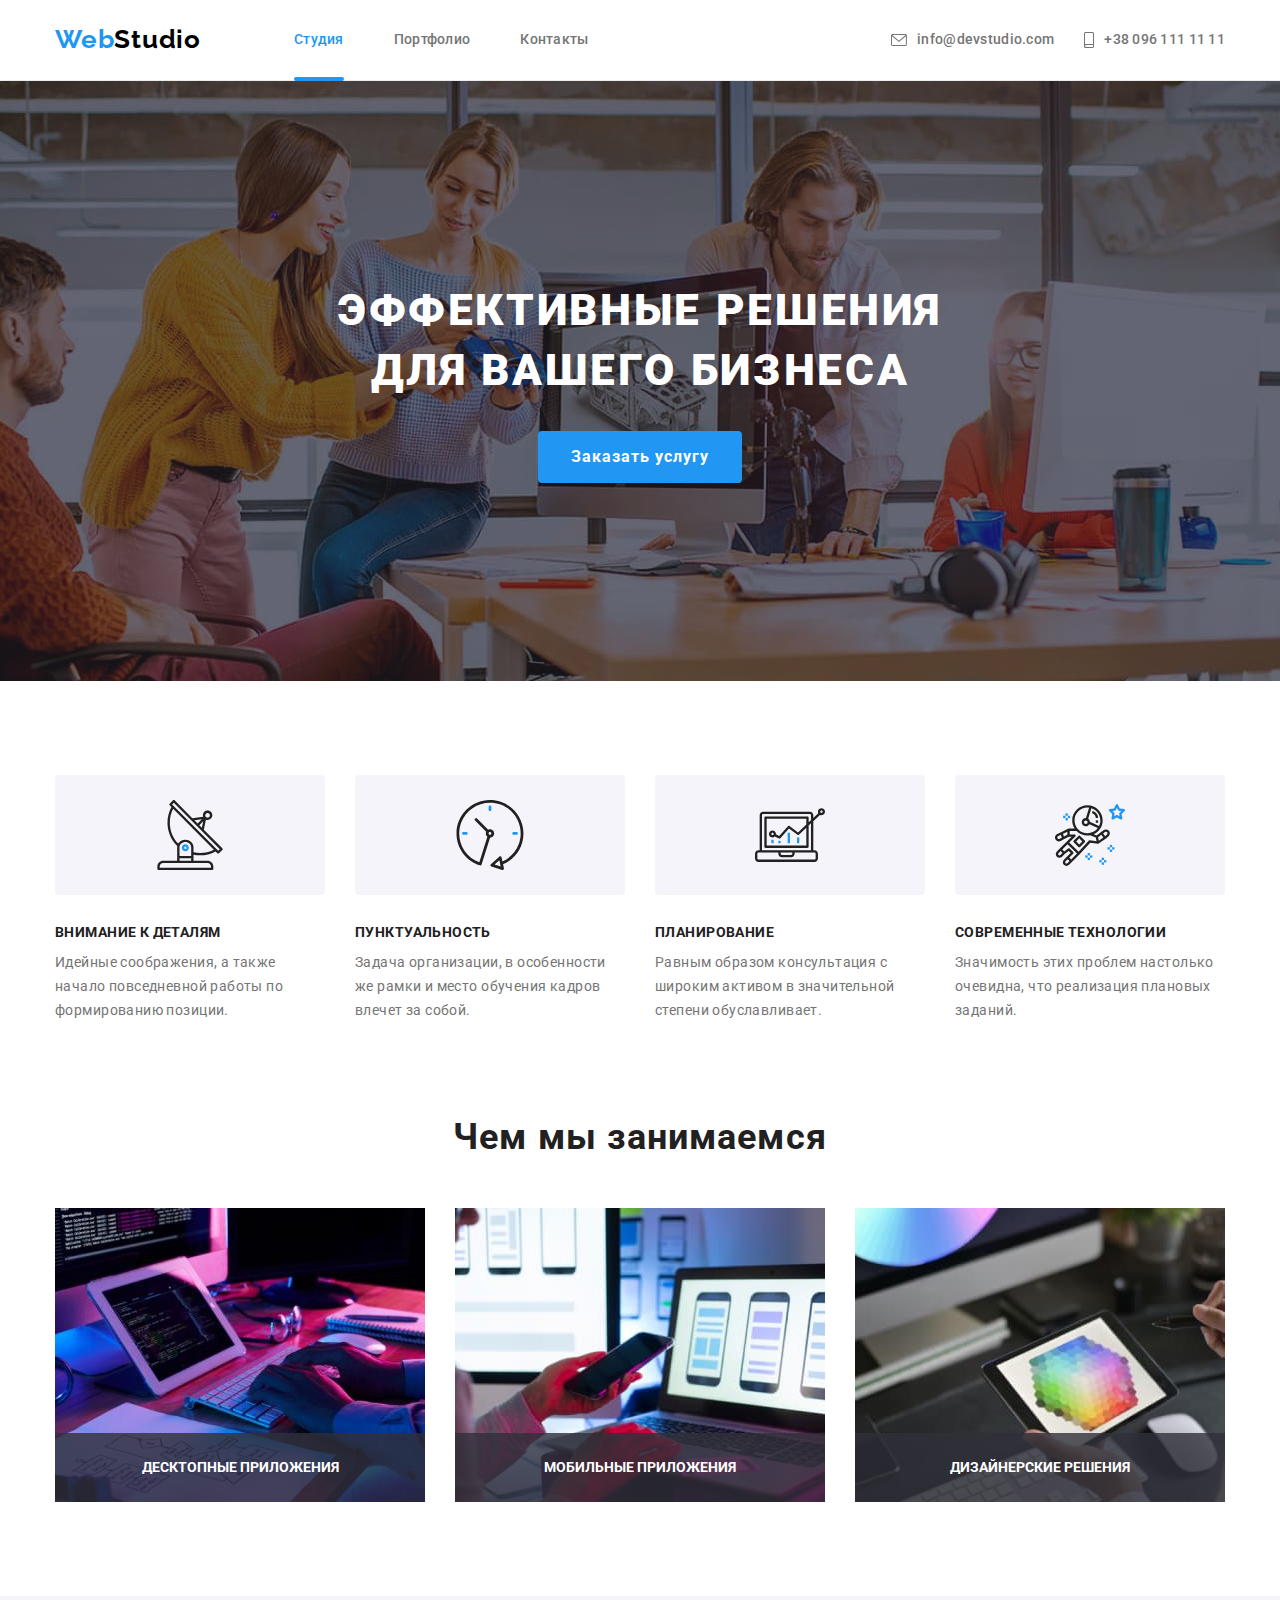
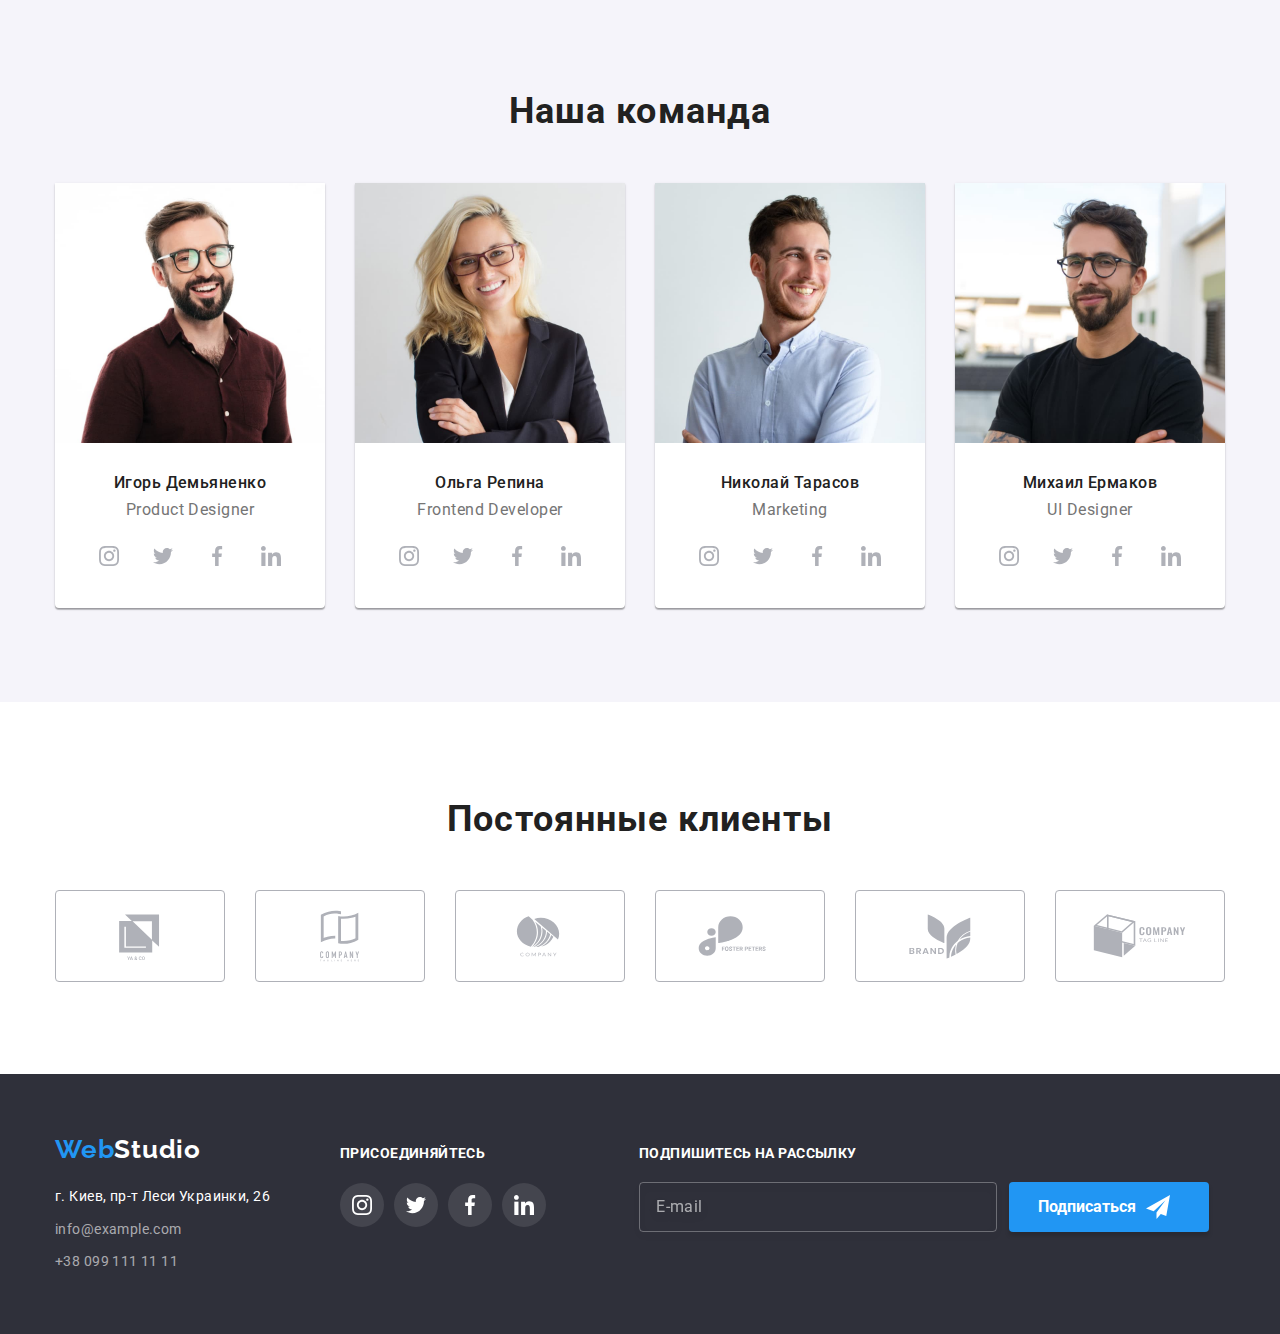
==== commit b18a9e06: "Final" ====
--- a/index.html
+++ b/index.html
@@ -403,7 +403,8 @@
 
       <form action="#" class="mailing">
         <label class="mailing-label" for="subscribe">Подпишитесь на рассылку</label>
-        <div class="form-footer"><input class="mailing-input" type="email" name="" id="subscribe" placeholder="E-mail">
+        <div class="form-footer"><input class="mailing-input" type="email" name="subscribe" id="subscribe"
+            placeholder="E-mail">
           <button class="mailing-btn" type="submit">Подписаться<svg class="mailing-icon" width="24" height="24">
               <use href="./images/icons.svg#icon-send"></use>
             </svg></button>
@@ -424,11 +425,11 @@
         </svg>
       </button>
 
-      <!-- === РАЗМЕТКА ФОРМЫ === -->
+      <!-- === РАЗМЕТКА ФОРМЫ МОДАЛЬНОГО ОКНА === -->
 
 
       <h2 class="form-title">Оставьте свои данные, мы вам перезвоним</h2>
-      <form action="" class="form js-speaker-form"></form>
+      <form action="#" class="form js-speaker-form"></form>
 
       <div class="form-field">
         <label class="form-label" for="us-name">Имя</label>
@@ -474,9 +475,10 @@
             <svg class="icon-check" width="16" height="15">
               <use href="./images/icons.svg#icon-agree"></use>
             </svg></span>
-          Соглашаюсь с рассылкой и принимаю&nbsp
+          Соглашаюсь с рассылкой и принимаю
           <a href="#" class="link-agree">Условия
-            договора</a> </label>
+            договора</a>
+        </label>
       </div>
 
       <button class="form-btn btn" type="submit">Отправить</button>
--- a/css/styles.css
+++ b/css/styles.css
@@ -15,6 +15,7 @@
   --soc-footer-color: rgba(255, 255, 255, 0.1);
   --function: cubic-bezier(0.4, 0, 0.2, 1);
 }
+
 body {
   font-family: 'Roboto', sans-serif;
   font-style: normal;
@@ -23,6 +24,7 @@
   background-color: var(--body-prime-color);
   color: var(--text-prime-color);
 }
+
 /* ЗАГОЛОВКИ СБРОС отступов */
 p,
 h1,
@@ -35,22 +37,31 @@
   margin-top: 0;
   margin-bottom: 0;
 }
+
 /* РИСУНКИ В INLINE-BLOCK */
 img {
   display: block;
   padding: 0;
   margin: 0;
 }
+
 /* === УДАЛЕНЫ МАРКЕРЫ ДЛЯ ВСЕХ СПИСКОВ === */
 .list {
   margin: 0;
   padding: 0;
   list-style: none;
 }
+
+/* PADDING для ВСЕХ INPUT  */
+input {
+  padding: 0;
+}
+
 /* === УДАЛЕНЫ ПОДЧЕРКИВАНИЕ ССЫЛОК ===  */
 .link {
   text-decoration: none;
 }
+
 /* --= ПАРАМЕТРЫ КОНТЕЙНЕРА =-- */
 .container {
   width: 1200px;
@@ -81,7 +92,6 @@
 .prime-nav {
   display: flex;
   align-items: center;
-  /* justify-content: space-between; */
 }
 
 /* ----  СТИЛЬ ЛОГОТИПА HEADER И FOOTER   --- */
@@ -90,6 +100,7 @@
   padding-top: 24px;
   padding-bottom: 25px;
 }
+
 .logo-top,
 .logo-bоttom {
   font-family: Raleway;
@@ -104,6 +115,7 @@
   /* --- ЦВЕТ ЛОГОТИПА HEADER  --- */
   color: var(--logo-studio-color);
 }
+
 /* -- ЦВЕТОВОЙ АКЦЕНТ ЛОГОТИПА HEADER И FOOTER -- */
 .accent {
   color: var(--text-accent-color);
@@ -118,13 +130,16 @@
   display: flex;
   align-items: center;
 }
+
 .site-nav {
   display: flex;
   margin-left: 93px;
 }
+
 .site-nav .item + .item {
   margin-left: 50px;
 }
+
 .site-nav .link {
   display: block;
   position: relative;
@@ -137,7 +152,6 @@
   letter-spacing: 0.02em;
   color: var(--text-prime-color);
 
-  /* text-decoration: none; */
   transition: color 250ms var(--function);
 }
 
@@ -149,6 +163,7 @@
   bottom: -1px;
   width: 100%;
   height: 4px;
+
   border-radius: 2px;
   background-color: var(--text-accent-color);
 }
@@ -213,7 +228,7 @@
 
 /* ===========  HEADER FIN  ====== */
 
-/* ===  MAIN  === */
+/* ===========  MAIN  ============ */
 
 /* ---  СТИЛЬ ДЛЯ HERO  --- */
 
@@ -222,8 +237,8 @@
   height: 600px;
   margin-left: auto;
   margin-right: auto;
+
   text-align: center;
-
   background-image: linear-gradient(to right, rgba(47, 48, 58, 0.4), rgba(47, 48, 58, 0.4)),
     url(../images/hero-Img-opt.jpg);
   /* background-color: var(--bg-hero-color); */
@@ -249,7 +264,7 @@
   color: var(--bg-prime-color);
 }
 
-/* ==== КНОПКА HERO Заказать === */
+/* ---- КНОПКА HERO Заказать ---- */
 .hero-btn.btn {
   display: inline-block;
   padding: 10px 32px;
@@ -297,20 +312,22 @@
 .nuances-list .item:not(:last-child) {
   margin-right: 30px;
 }
+
 .nuances-list .item {
   width: 270px;
 }
 
 .nuances-title {
+  margin-bottom: 10px;
   /* padding-bottom: 10px; */
+
   font-weight: 700;
   font-size: 14px;
   line-height: 1.14;
   letter-spacing: 0.03em;
   text-transform: uppercase;
-
-  margin-bottom: 10px;
-}
+}
+
 .nuances-list .txt {
   line-height: 1.7;
   letter-spacing: 0.03em;
@@ -324,7 +341,6 @@
   width: 270px;
   height: 120px;
   margin-bottom: 30px;
-
   border-radius: 4px;
   background-color: var(--bg-second-color);
 }
@@ -367,13 +383,12 @@
   padding-bottom: 94px;
   background-color: var(--bg-second-color);
 }
-
 .team-list {
   display: flex;
   justify-content: space-between;
 }
 
-/* ФОН КАРТОЧКИ КОМАНДЫ */
+/* --- ФОН КАРТОЧКИ КОМАНДЫ --- */
 .team-list > .item {
   border-radius: 0px 0px 4px 4px;
   background-color: var(--bg-prime-color);
@@ -447,7 +462,7 @@
   fill: var(--bg-prime-color);
 }
 
-/* ======================СЕКЦИЯ КЛИЕНТЫ================= */
+/* =================== СЕКЦИЯ КЛИЕНТЫ ================= */
 .section-client {
   padding-top: 96px;
   padding-bottom: 92px;
@@ -473,7 +488,6 @@
 
   border: 1px solid var(--icon-soc-color);
   border-radius: 4px;
-
   transition: border-color 250ms var(--function), outline-color 250ms var(--function);
   /* background-color: violet; */
 }
@@ -488,7 +502,6 @@
   outline-color: var(--text-accent-color);
   border: 1px solid var(--text-accent-color);
 }
-
 .link-client:hover .icon-client,
 .link-client:focus .icon-client {
   fill: var(--text-accent-color);
@@ -539,6 +552,8 @@
   color: var(--bg-prime-color);
   box-shadow: 0px 3px 1px rgba(0, 0, 0, 0.1), 0px 1px 2px rgba(0, 0, 0, 0.08),
     0px 2px 2px rgba(0, 0, 0, 0.12);
+
+  outline: var(--text-accent-color);
 }
 
 /* --- ПРИМЕРЫ  РАБОТ  --- */
@@ -560,14 +575,17 @@
   width: calc((100% - 60px) / 3);
   margin-right: 30px;
   margin-bottom: 30px;
+  /* background-color: rgb(255, 182, 129); */
 }
 
 .work-item:nth-child(3n) {
   margin-right: 0;
 }
+
 .work-item:nth-last-child(-n + 3) {
   margin-bottom: 0;
 }
+
 .work-item .link {
   display: inline-block;
   transition: box-shadow 250ms var(--function);
@@ -586,6 +604,7 @@
   position: relative;
   overflow: hidden;
 }
+
 .overlay-box {
   position: absolute;
   top: 0;
@@ -602,8 +621,10 @@
 .work-item .link:focus .overlay-box {
   transform: translateY(0);
 }
+
 .work-descript {
   padding: 63px 24px;
+
   font-size: 18px;
   font-weight: 400;
   line-height: 1.56;
@@ -614,10 +635,12 @@
 /* ---- НИЗ КАРТОЧЕК --- */
 .card-content {
   padding: 20px 24px;
+
   border-bottom: 1px solid var(--border-card-color);
   border-left: 1px solid var(--border-card-color);
   border-right: 1px solid var(--border-card-color);
 }
+
 .example-list .txt {
   font-size: 16px;
   line-height: 1.88;
@@ -630,26 +653,30 @@
 .footer {
   background-color: var(--hero-footer-color);
 }
+
 .address-logo {
-  padding-right: 18px;
+  /* padding-right: 18px; */
   margin-right: 70px;
 }
+
 .footer-container {
   display: flex;
   align-items: baseline;
   padding-top: 60px;
   padding-bottom: 60px;
 }
+
 .logo-bоttom {
   display: block;
   margin-bottom: 20px;
 }
+
 /* --- БЕЛЫЙ ЦВЕТ ЛОГОТИПА ФУТЕРА --- */
 .logo-footer {
   color: var(--bg-prime-color);
 }
 
-/* === АДРЕСС ПРОСПЕКТТ == */
+/* --- АДРЕСС ПРОСПЕКТТ --- */
 .address .text {
   font-family: Roboto;
   font-style: normal;
@@ -659,6 +686,7 @@
   letter-spacing: 0.03em;
   color: var(--bg-prime-color);
 }
+
 /* --- АДРЕСНЫЕ ССЫЛКИ В ФУТЕРЕ  --- */
 .contact-footer .link {
   display: block;
@@ -670,10 +698,12 @@
   letter-spacing: 0.03em;
   color: var(--link-footer-color);
 }
+
 .contact-footer .link:hover,
 .contact-footer .link:focus {
   color: var(--text-accent-color);
 }
+
 .contact-footer .item + .item {
   margin-top: 9px;
 }
@@ -690,16 +720,20 @@
 .title-footer {
   display: flex;
   margin-bottom: 20px;
+
   font-size: 14px;
   font-weight: 700;
   line-height: 1.4;
+  letter-spacing: 0.03em;
   color: var(--bg-prime-color);
-  letter-spacing: 0.03em;
+
   text-transform: uppercase;
 }
+
 .soc-list-footer {
   display: flex;
 }
+
 .item-social:not(:last-child) {
   margin-right: 10px;
 }
@@ -716,11 +750,7 @@
 
   /* outline: 1px solid teal; */
 }
-/* .link-soc:hover,
-.link-soc:focus {
-  background-color: var(--text-accent-color);
-    outline: none;
-} */
+
 .soc-list-footer .icon-soc {
   fill: var(--bg-prime-color);
 }
@@ -734,6 +764,7 @@
   display: flex;
   flex-direction: column;
 }
+
 .mailing-label {
   margin-bottom: 20px;
 
@@ -748,11 +779,13 @@
 .form-footer {
   display: flex;
 }
+
 .mailing-input {
   width: 358px;
   height: 50px;
   margin-right: 12px;
   padding-left: 16px;
+  /* padding-right: 5px; */
 
   font-size: 16px;
   line-height: 1.25;
@@ -764,6 +797,7 @@
   transition: border-color 250ms var(--function);
   filter: drop-shadow(0px 4px 4px rgba(0, 0, 0, 0.15));
 }
+
 .mailing-input::placeholder {
   font-size: 16px;
   font-weight: 400;
@@ -785,7 +819,6 @@
   /* justify-content: center; */
   align-items: center;
   padding-left: 28px;
-  /* margin-right: 10px; */
 
   font-size: 16px;
   font-weight: 700;
@@ -814,7 +847,6 @@
   margin-left: 10px;
   fill: var(--bg-prime-color);
 }
-
 /* ============ FOOTER FIN ============== */
 
 /* =============== МОДАЛЬНОЕ ОКНО ========= */
@@ -836,6 +868,7 @@
   opacity: 0;
   pointer-events: none;
 }
+
 .backdrop.is-hidden .modal {
   transform: translate(-50%, -50%) scale(2.5) rotateX(-360deg);
 }
@@ -880,10 +913,12 @@
 .modal-close:focus {
   outline-color: var(--text-accent-color);
 }
+
 .modal-close-icon {
   fill: var(--logo-studio-color);
   transition: fill 250ms var(--function);
 }
+
 .modal-close:hover .modal-close-icon,
 .modal-close:focus .modal-close-icon {
   fill: var(--text-accent-color);
@@ -900,6 +935,7 @@
   text-align: center;
   letter-spacing: 0.03em;
   text-align: center;
+
   color: var(--logo-studio-color);
 }
 
@@ -937,6 +973,7 @@
 .icon-position {
   position: relative;
 }
+
 .form-icon {
   position: absolute;
   left: 12px;
@@ -946,6 +983,7 @@
   fill: var(--text-second-color);
   transition: fill 250ms var(--function);
 }
+
 .form-input:focus + .form-icon {
   fill: var(--text-accent-color);
 }
@@ -978,13 +1016,14 @@
   letter-spacing: 0.01em;
   color: rgba(117, 117, 117, 0.5);
 }
+
 .form-input:focus,
 .input-comment:focus {
   border-color: var(--text-accent-color);
   outline-color: var(--text-accent-color);
 }
 
-/* ====== СТИЛИ CHECK BOX ======= */
+/* --- СТИЛИ CHECK BOX --- */
 
 /* --- ОБЕРТКА ДЛЯ ВСЕГО ЧЕК_БОКСА --- */
 .check-agree {
@@ -1020,7 +1059,7 @@
   overflow: hidden;
 }
 
-/* --- ФОН И ГЕОМЕТРИЯ ДЛЯ ПСЕВДО CHECK --  */
+/* --- ФОН И ГЕОМЕТРИЯ ДЛЯ ПСЕВДО-CHECK --  */
 .icon-box {
   display: flex;
   justify-content: center;
@@ -1030,19 +1069,20 @@
   margin-right: 7px;
 
   border: 2px solid var(--text-second-color);
-  border-radius: 4px;
+  border-radius: 2px;
 
   transition: background-color 250ms var(--function), border-color 250ms var(--function);
 }
-/* --- ГЕОМЕТРИЯ SVG КАРТИНКИ --- */
+
+/* --- ПОЗИЦИОНИРОВАНИЕ SVG КАРТИНКИ --- */
 .icon-check {
   position: absolute;
 }
+
 /* --- ПОВЕДЕНИЕ ЧЕК-БОКСА ПРИ :CHECKED --- */
 .check-box:checked + .icon-box {
   background-color: var(--text-accent-color);
   border-color: var(--text-accent-color);
-  /* border-color: green; */
 }
 
 /* --- ПОВЕДЕНИЕ ЧЕК-БОКСА ПРИ :FOCUS --- */
@@ -1052,6 +1092,7 @@
 
 /* --- СТИЛИЗАЦИЯ ССЫЛКИ ----  */
 .link-agree {
+  margin-left: 5px;
   color: var(--text-accent-color);
   text-decoration-line: underline;
   text-decoration-skip-ink: none;
